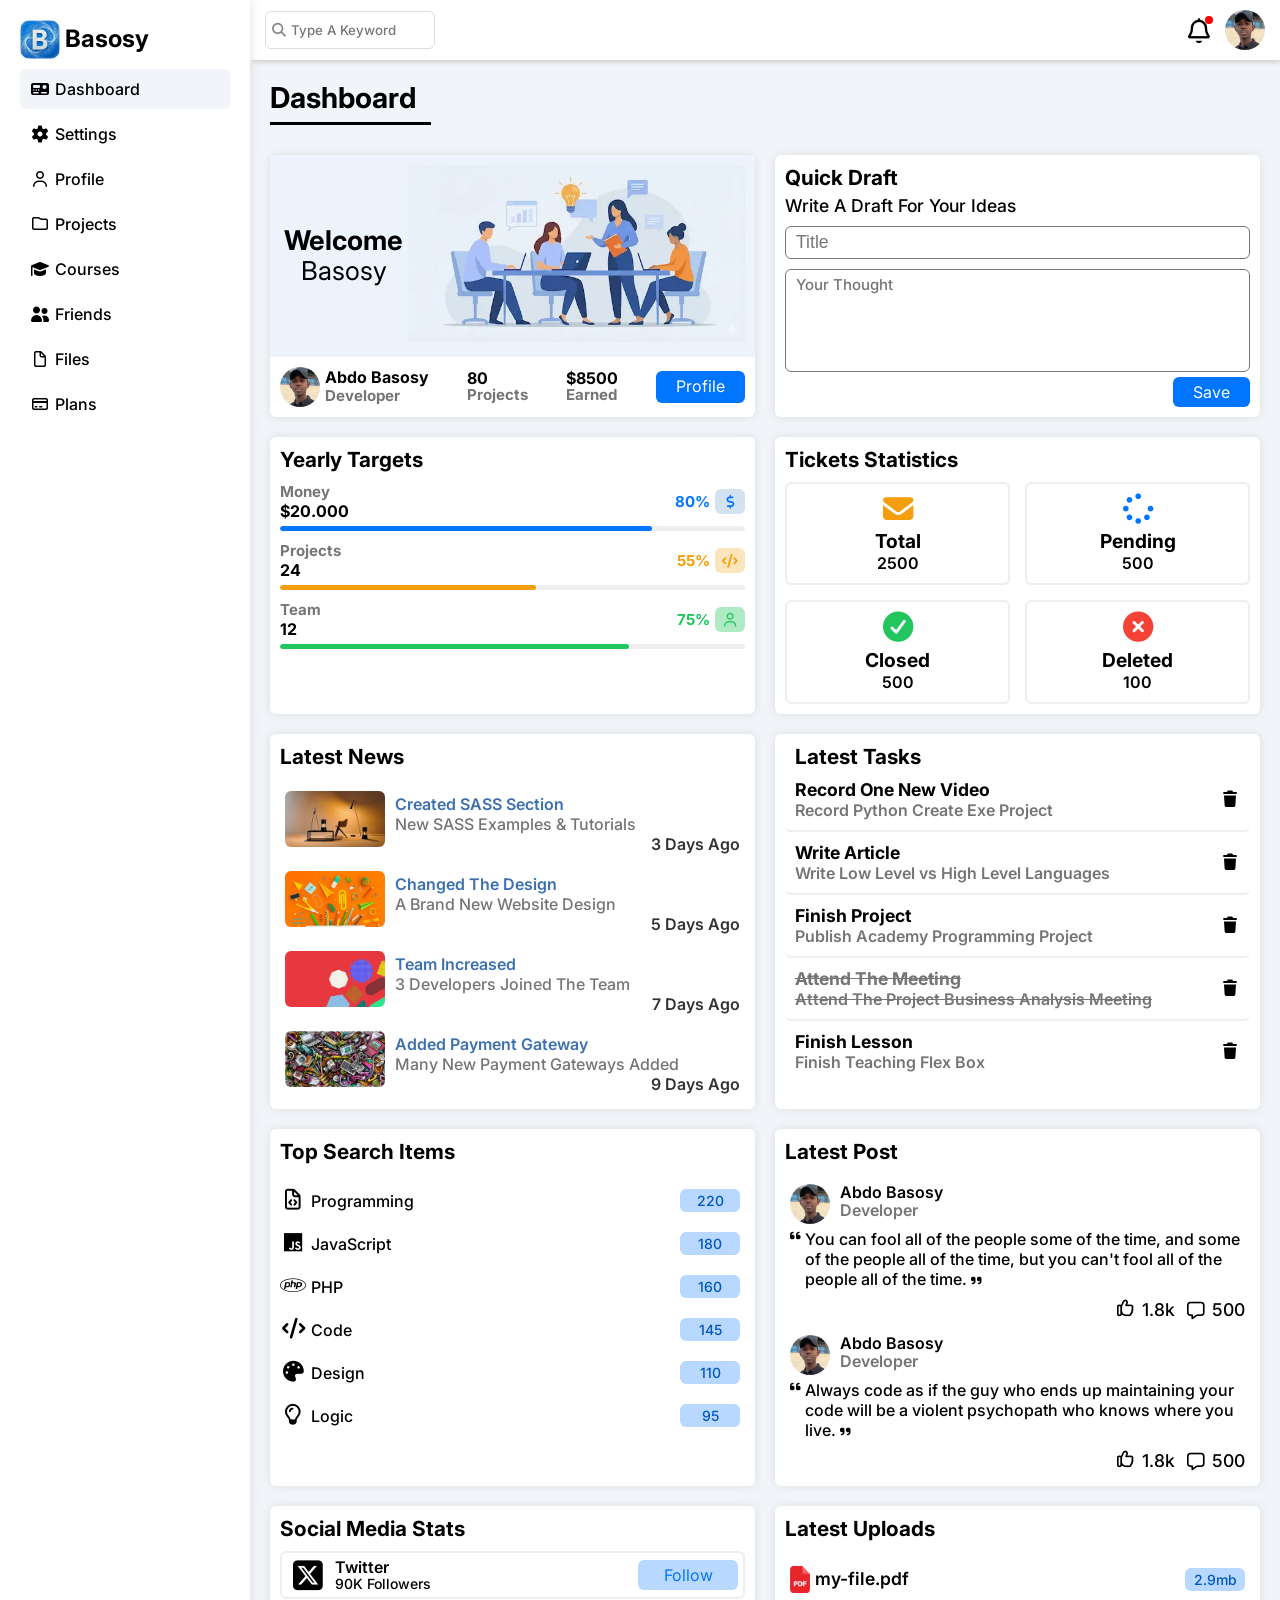
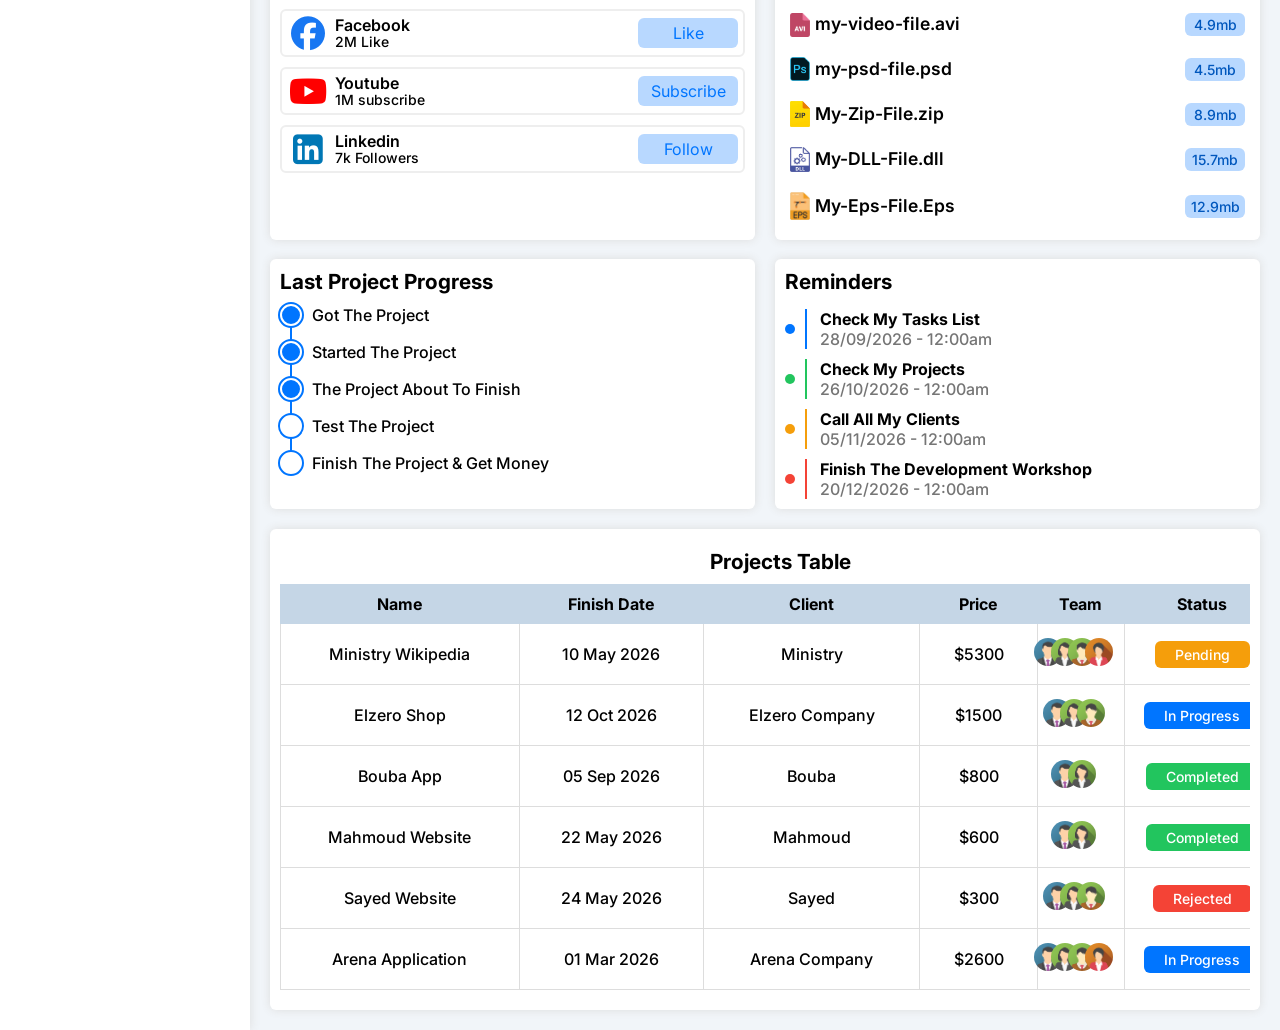
==== index.html @ b27dc068 "Upload Admin Dashboard project files Successfully uploaded the fully responsive HTML and CSS dashboa" ====
<!doctype html>
<html lang="en">
  <head>
    <meta charset="UTF-8" />
    <meta name="viewport" content="width=device-width, initial-scale=1.0" />
    <title>My Dashboard</title>
    <link rel="icon" href="imgs/logo-2.webp" type="image/webp" />
    <meta
      name="description"
      content="Welcome to Abdo Basosy's Developer Dashboard. A comprehensive admin panel to manage projects, track daily tasks, statistics, and yearly targets efficiently."
    />
    <link rel="preconnect" href="https://fonts.googleapis.com" />
    <link rel="preconnect" href="https://fonts.gstatic.com" crossorigin />
    <link
      rel="preload"
      as="style"
      href="https://fonts.googleapis.com/css2?family=Inter:wght@400;500;600;700&display=swap"
    />
    <link
      rel="stylesheet"
      href="https://fonts.googleapis.com/css2?family=Inter:wght@400;500;600;700&display=swap"
      media="print"
      onload="this.media = 'all'"
    />
    <noscript>
      <link
        rel="stylesheet"
        href="https://fonts.googleapis.com/css2?family=Inter:wght@400;500;600;700&display=swap"
      />
    </noscript>
    <link rel="preload" as="image" href="imgs/welcom-team.webp" />
    <link
      rel="stylesheet"
      href="css/all.min.css"
      media="print"
      onload="this.media = 'all'"
    />
    <noscript><link rel="stylesheet" href="css/all.min.css" /></noscript>
    <link rel="stylesheet" href="css/framework.css" />
    <link rel="stylesheet" href="css/master.min.css" />
  </head>
  <body class="d-grid">
    <aside class="sidebar bc-white p-10 p-relative">
      <div class="sidebar__logo d-flex align-center gap-5 mb-10">
        <img src="imgs/logo-2.webp" alt="" class="sidebar__logo-image rad-10" />
        <h2 class="sidebar__heading m-0">Basosy</h2>
      </div>
      <ul class="sidebar__links">
        <li>
          <a
            href="index.html"
            class="p-10 rad-6 mb-5 d-flex gap-5 align-center sidebar__link fw-500 active"
          >
            <i
              class="fa-solid fa-tachograph-digital fa-fw"
              aria-hidden="true"
            ></i>
            <span>Dashboard</span>
          </a>
        </li>
        <li>
          <a
            href="settings.html"
            class="p-10 rad-6 mb-5 d-flex gap-5 align-center sidebar__link fw-500"
          >
            <i class="fa-solid fa-gear fa-fw" aria-hidden="true"></i>
            <span>Settings</span>
          </a>
        </li>
        <li>
          <a
            href="profile.html"
            class="p-10 rad-6 mb-5 d-flex gap-5 align-center sidebar__link fw-500"
          >
            <i class="fa-regular fa-user fa-fw" aria-hidden="true"></i>
            <span>Profile</span>
          </a>
        </li>
        <li>
          <a
            href="projects.html"
            class="p-10 rad-6 mb-5 d-flex gap-5 align-center sidebar__link fw-500"
          >
            <i class="fa-regular fa-folder fa-fw" aria-hidden="true"></i>
            <span>Projects</span>
          </a>
        </li>
        <li>
          <a
            href="courses.html"
            class="p-10 rad-6 mb-5 d-flex gap-5 align-center sidebar__link fw-500"
          >
            <i class="fa-solid fa-graduation-cap fa-fw" aria-hidden="true"></i>
            <span>Courses</span>
          </a>
        </li>
        <li>
          <a
            href="friends.html"
            class="p-10 rad-6 mb-5 d-flex gap-5 align-center sidebar__link fw-500"
          >
            <i class="fa-solid fa-user-group fa-fw" aria-hidden="true"></i>
            <span>Friends</span>
          </a>
        </li>
        <li>
          <a
            href="files.html"
            class="p-10 rad-6 mb-5 d-flex gap-5 align-center sidebar__link fw-500"
          >
            <i class="fa-regular fa-file fa-fw" aria-hidden="true"></i>
            <span>Files</span>
          </a>
        </li>
        <li>
          <a
            href="plans.html"
            class="p-10 rad-6 mb-5 d-flex gap-5 align-center sidebar__link fw-500"
          >
            <i class="fa-regular fa-credit-card fa-fw" aria-hidden="true"></i>
            <span>Plans</span>
          </a>
        </li>
      </ul>
    </aside>
    <main>
      <header
        class="header bc-white p-10 d-flex justify-between align-center gap-5"
      >
        <search class="p-relative header__search">
          <form action="">
            <i
              class="fa-solid fa-magnifying-glass p-absolute header__search-icon fs-14"
            ></i>
            <label for="search" class="visually-hidden">Search Bar</label>
            <input
              type="search"
              placeholder="Type A Keyword"
              id="search"
              class="p-10 rad-6 header__search-input fw-500 m-transition w-100 f-family-i"
            />
          </form>
        </search>
        <div class="header__profile d-flex align-center gap-10">
          <i
            class="fa-regular fa-bell fa-lg p-relative header__icon"
            aria-hidden="true"
          ></i>
          <img
            src="imgs/myimage.webp"
            class="rad-half p-relative header__image"
            alt="your image"
          />
        </div>
      </header>
      <div class="page-content p-20">
        <h1 class="page-content__title p-relative m-0">Dashboard</h1>
        <div class="page-content__wrapper">
          <section class="card welcome">
            <div
              class="welcome__title p-10 d-flex justify-between align-center f-wrap-r"
            >
              <h2 class="welcome__heading lh-1 tc f-grow">
                Welcome <span class="welcome__user-name">Basosy</span>
              </h2>
              <div class="welcome__image f-grow">
                <img src="imgs/welcom-team.webp" alt="" />
              </div>
            </div>
            <div
              class="welcome__info d-flex justify-between p-10 gap-15 lh-1 align-center f-wrap"
            >
              <div class="welcome__user d-flex align-center gap-5 f-grow">
                <img
                  class="welcome__user-image rad-half"
                  src="imgs/myimage.webp"
                  alt=""
                />
                <div class="welcome__user-info">
                  <h3 class="welcome__name m-0 fs-16">Abdo Basosy</h3>
                  <span class="welcome__job f-bold fs-15 c-gray"
                    >Developer</span
                  >
                </div>
              </div>
              <div class="welcome__projects f-grow">
                <span class="welcome__projects-number f-bold">80</span>
                <p class="welcome__projects-label m-0 f-bold fs-15 c-gray">
                  Projects
                </p>
              </div>
              <div class="welcome__money f-grow">
                <span class="f-bold welcome__money-number">$8500</span>
                <p class="m-0 f-bold welcome__money-label c-gray fs-15">
                  Earned
                </p>
              </div>
              <a
                class="button welcome__button bc-primary c-white d-flex align-center rad-6 ml-a"
                href="profile.html"
                aria-label="Go To Profile Page"
                >Profile</a
              >
            </div>
          </section>
          <section class="card draft p-10 d-flex f-column">
            <div class="mb-10">
              <h2 class="card__title m-0 fs-20 mb-5">Quick Draft</h2>
              <p class="card__title-desc m-0 fs-18 fw-500">
                Write A Draft For Your Ideas
              </p>
            </div>
            <form action="" class="d-flex f-column f-grow draft__form">
              <div class="mb-10 draft__title">
                <label for="title-of-draft" class="visually-hidden"
                  >Write Your Title</label
                >
                <input
                  type="text"
                  id="title-of-draft"
                  placeholder="Title"
                  class="draft__title-input w-full p-5 rad-6 fs-18"
                />
              </div>
              <div class="draft__area mb-5 f-grow">
                <label for="text" class="visually-hidden"
                  >Write Your Thought</label
                >
                <textarea
                  id="text"
                  placeholder="Your Thought"
                  class="draft__textarea w-full rad-6 p-5 f-family-i h-full fs-18"
                ></textarea>
              </div>
              <button
                type="submit"
                class="rad-6 bc-primary c-white button draft__submit ml-a f-family-i d-block fs-16 c-poin"
              >
                Save
              </button>
            </form>
          </section>
          <section class="card yearly_targets p-10">
            <h2 class="card__title m-0 fs-20">Yearly Targets</h2>
            <div class="yearly_targets__target mt-10">
              <div class="d-flex justify-between align-center">
                <div class="stats">
                  <h3 class="stats__title m-0 c-gray fs-15" id="money-label">
                    Money
                  </h3>
                  <p class="stats__number m-0 f-bold">$20.000</p>
                </div>
                <div
                  class="yearly_targets__Percentage first d-iflex align-center gap-5"
                >
                  <span class="c-primary f-bold fs-15" aria-hidden="true"
                    >80%</span
                  >
                  <i
                    class="yearly_targets__Percentage-icon fa-solid fa-dollar-sign c-primary rad-6 d-iflex align-center justify-center fs-14"
                    aria-hidden="true"
                  ></i>
                </div>
              </div>
              <progress
                value="80"
                max="100"
                class="yearly_targets__progg yearly_targets__progg--primary bc-eee rad-6 mt-5 d-block w-full"
                aria-labelledby="money-label"
              ></progress>
            </div>
            <div class="yearly_targets__target mt-10">
              <div class="d-flex justify-between align-center">
                <div class="stats">
                  <h3 class="stats__title m-0 c-gray fs-15" id="projects-label">
                    Projects
                  </h3>
                  <p class="stats__number m-0 f-bold">24</p>
                </div>
                <div
                  class="yearly_targets__Percentage second d-iflex align-center gap-5"
                >
                  <span class="c-warning f-bold fs-15" aria-hidden="true"
                    >55%</span
                  >
                  <i
                    class="yearly_targets__Percentage-icon fa-solid fa-code c-warning rad-6 d-iflex align-center justify-center fs-14"
                    aria-hidden="true"
                  ></i>
                </div>
              </div>
              <progress
                value="55"
                max="100"
                class="yearly_targets__progg yearly_targets__progg--warning bc-eee rad-6 mt-5 d-block w-full"
                aria-labelledby="projects-label"
              ></progress>
            </div>
            <div class="yearly_targets__target mt-10">
              <div class="d-flex justify-between align-center">
                <div class="stats">
                  <h3 class="stats__title m-0 c-gray fs-15" id="team-label">
                    Team
                  </h3>
                  <p class="stats__number m-0 f-bold">12</p>
                </div>
                <div
                  class="yearly_targets__Percentage third d-iflex align-center gap-5"
                >
                  <span class="c-success f-bold fs-15" aria-hidden="true"
                    >75%</span
                  >
                  <i
                    class="yearly_targets__Percentage-icon fa-regular fa-user c-success rad-6 d-iflex align-center justify-center fs-14"
                    aria-hidden="true"
                  ></i>
                </div>
              </div>
              <progress
                value="75"
                max="100"
                class="yearly_targets__progg yearly_targets__progg--success bc-eee rad-6 mt-5 d-block w-full"
                aria-labelledby="team-label"
              ></progress>
            </div>
          </section>
          <section class="card tickets-stats p-10">
            <h2 class="card__title m-0 fs-20">Tickets Statistics</h2>
            <div
              class="tickets-stats__boxes d-flex justify-between f-wrap gap-15 mt-10"
            >
              <div class="tickets-stats__box rad-6 p-10 tc f-grow">
                <i
                  class="fa-solid fa-envelope tickets-stats__icon c-warning mb-5 fs-30"
                  aria-hidden="true"
                ></i>
                <span class="tickets-stats__label d-block f-bold fs-19"
                  >Total</span
                >
                <span class="tickets-stats__number d-block fw-600">2500</span>
              </div>
              <div class="tickets-stats__box rad-6 p-10 tc f-grow">
                <i
                  class="fa-solid fa-spinner tickets-stats__icon c-primary mb-5 fs-30"
                  aria-hidden="true"
                ></i>
                <span class="tickets-stats__label d-block f-bold fs-19"
                  >Pending</span
                >
                <span class="tickets-stats__number d-block fw-600">500</span>
              </div>
              <div class="tickets-stats__box rad-6 p-10 tc f-grow">
                <i
                  class="fa-solid fa-circle-check tickets-stats__icon c-success mb-5 fs-30"
                  aria-hidden="true"
                ></i>
                <span class="tickets-stats__label d-block f-bold fs-19"
                  >Closed</span
                >
                <span class="tickets-stats__number d-block fw-600">500</span>
              </div>
              <div class="tickets-stats__box rad-6 p-10 tc f-grow">
                <i
                  class="fa-solid fa-circle-xmark tickets-stats__icon c-danger mb-5 fs-30"
                  aria-hidden="true"
                ></i>
                <span class="tickets-stats__label d-block f-bold fs-19"
                  >Deleted</span
                >
                <span class="tickets-stats__number d-block fw-600">100</span>
              </div>
            </div>
          </section>
          <section class="card news p-10">
            <h2 class="card__title m-0 mb-10 fs-20">Latest News</h2>
            <div class="news__wrapper d-flex gap-10 align-center rad-6 p-5">
              <img
                src="imgs/news-01.webp"
                alt=""
                class="news__image w-100 rad-6"
              />
              <div class="news__content f-grow w-full">
                <p class="news__title m-0 fw-600">Created SASS Section</p>
                <p class="news__desc m-0 fw-500 c-gray">
                  New SASS Examples & Tutorials
                </p>
                <span class="news__date fw-600 d-block text-end"
                  >3 Days Ago</span
                >
              </div>
            </div>
            <div class="news__wrapper d-flex gap-10 align-center rad-6 p-5">
              <img
                src="imgs/news-02.webp"
                alt=""
                class="news__image w-100 rad-6"
              />
              <div class="news__content f-grow w-full">
                <p class="news__title m-0 fw-600">Changed The Design</p>
                <p class="news__desc m-0 fw-500 c-gray">
                  A Brand New Website Design
                </p>
                <span class="news__date fw-600 c-gray d-block text-end"
                  >5 Days Ago</span
                >
              </div>
            </div>
            <div class="news__wrapper d-flex gap-10 align-center rad-6 p-5">
              <img
                src="imgs/news-03.webp"
                alt=""
                class="news__image w-100 rad-6"
              />
              <div class="news__content f-grow w-full">
                <p class="news__title m-0 fw-600">Team Increased</p>
                <p class="news__desc m-0 fw-500 c-gray">
                  3 Developers Joined The Team
                </p>
                <span class="news__date fw-600 c-gray d-block text-end"
                  >7 Days Ago</span
                >
              </div>
            </div>
            <div class="news__wrapper d-flex gap-10 align-center rad-6 p-5">
              <img
                src="imgs/news-04.webp"
                alt=""
                class="news__image w-100 rad-6"
              />
              <div class="news__content f-grow w-full">
                <p class="news__title m-0 fw-600">Added Payment Gateway</p>
                <p class="news__desc m-0 fw-500 c-gray">
                  Many New Payment Gateways Added
                </p>
                <span class="news__date fw-600 c-gray d-block text-end"
                  >9 Days Ago</span
                >
              </div>
            </div>
          </section>
          <section class="card tasks p-10">
            <h2 class="card__title tasks__heading m-0 fs-20">Latest Tasks</h2>
            <ul>
              <li
                class="tasks__row d-flex justify-between align-center p-10 gap-10 rad-6"
              >
                <div class="tasks__info">
                  <h3 class="tasks__title m-0 fs-18">Record One New Video</h3>
                  <p class="tasks__desc m-0 fw-600 c-gray">
                    Record Python Create Exe Project
                  </p>
                </div>
                <button
                  class="but-reset tasks__icon m-transition c-poin fs-16"
                  aria-label="Delete task: Record One New Video"
                >
                  <i class="fa-solid fa-trash" aria-hidden="true"></i>
                </button>
              </li>
              <li
                class="tasks__row d-flex justify-between align-center p-10 gap-10 rad-6"
              >
                <div class="tasks__info">
                  <h3 class="tasks__title m-0 fs-18">Write Article</h3>
                  <p class="tasks__desc m-0 fw-600 c-gray">
                    Write Low Level vs High Level Languages
                  </p>
                </div>
                <button
                  class="but-reset tasks__icon m-transition c-poin fs-16"
                  aria-label="Delete task: Write Article"
                >
                  <i class="fa-solid fa-trash" aria-hidden="true"></i>
                </button>
              </li>
              <li
                class="tasks__row d-flex justify-between align-center p-10 gap-10 rad-6"
              >
                <div class="tasks__info">
                  <h3 class="tasks__title m-0 fs-18">Finish Project</h3>
                  <p class="tasks__desc m-0 fw-600 c-gray">
                    Publish Academy Programming Project
                  </p>
                </div>
                <button
                  class="but-reset tasks__icon m-transition c-poin fs-16"
                  aria-label="Delete task: Finish Project"
                >
                  <i class="fa-solid fa-trash" aria-hidden="true"></i>
                </button>
              </li>
              <li
                class="tasks__row d-flex justify-between align-center p-10 gap-10 c-gray rad-6"
              >
                <div class="tasks__info text-strike">
                  <h3 class="tasks__title m-0 fs-18">Attend The Meeting</h3>
                  <p class="tasks__desc m-0 fw-600 c-gray">
                    Attend The Project Business Analysis Meeting
                  </p>
                </div>
                <button
                  class="but-reset tasks__icon m-transition c-poin fs-16"
                  aria-label="Delete task: Attend The Meeting"
                >
                  <i class="fa-solid fa-trash" aria-hidden="true"></i>
                </button>
              </li>
              <li
                class="tasks__row d-flex justify-between align-center p-10 gap-10 rad-6"
              >
                <div class="tasks__info">
                  <h3 class="tasks__title m-0 fs-18">Finish Lesson</h3>
                  <p class="tasks__desc m-0 fw-600 c-gray">
                    Finish Teaching Flex Box
                  </p>
                </div>
                <button
                  class="but-reset tasks__icon m-transition c-poin fs-16"
                  aria-label="Delete task: Finish Lesson"
                >
                  <i class="fa-solid fa-trash" aria-hidden="true"></i>
                </button>
              </li>
            </ul>
          </section>
          <section class="card top-search p-10">
            <h2 class="card__title m-0 fs-20">Top Search Items</h2>
            <ul class="top-search__items mt-15">
              <li
                class="top-search__item d-flex justify-between gap-10 fw-500 m-transition rad-6"
              >
                <div class="top-search__keyword d-flex align-center gap-5">
                  <i
                    class="fa-regular fa-file-code fs-20"
                    aria-hidden="true"
                  ></i>
                  Programming
                </div>
                <span class="top-search__counter rad-6 fs-14 tc">220</span>
              </li>
              <li
                class="top-search__item d-flex justify-between gap-10 fw-500 m-transition rad-6"
              >
                <div class="top-search__keyword d-flex align-center gap-5">
                  <i class="fa-brands fa-js fs-20" aria-hidden="true"></i>
                  JavaScript
                </div>
                <span class="top-search__counter rad-6 fs-14 tc">180</span>
              </li>
              <li
                class="top-search__item d-flex justify-between gap-10 fw-500 m-transition rad-6"
              >
                <div class="top-search__keyword d-flex align-center gap-5">
                  <i class="fa-brands fa-php fs-20" aria-hidden="true"></i>
                  PHP
                </div>
                <span class="top-search__counter rad-6 fs-14 tc">160</span>
              </li>
              <li
                class="top-search__item d-flex justify-between gap-10 fw-500 m-transition rad-6"
              >
                <div class="top-search__keyword d-flex align-center gap-5">
                  <i class="fa-solid fa-code fs-20" aria-hidden="true"></i>
                  Code
                </div>
                <span class="top-search__counter rad-6 fs-14 tc">145</span>
              </li>
              <li
                class="top-search__item d-flex justify-between gap-10 fw-500 m-transition rad-6"
              >
                <div class="top-search__keyword d-flex align-center gap-5">
                  <i class="fa-solid fa-palette fs-20" aria-hidden="true"></i>
                  Design
                </div>
                <span class="top-search__counter rad-6 fs-14 tc">110</span>
              </li>
              <li
                class="top-search__item d-flex justify-between gap-10 fw-500 m-transition rad-6"
              >
                <div class="top-search__keyword d-flex align-center gap-5">
                  <i
                    class="fa-regular fa-lightbulb fs-20"
                    aria-hidden="true"
                  ></i>
                  Logic
                </div>
                <span class="top-search__counter rad-6 fs-14 tc">95</span>
              </li>
            </ul>
          </section>
          <section class="card post p-10">
            <h2 class="card__title m-0 fs-20">Latest Post</h2>
            <div class="post__box p-5 rad-6">
              <div class="post__author mt-15 d-flex gap-10 f-wrap">
                <img
                  src="imgs/myimage.webp"
                  alt=""
                  class="post__author-avatar rad-half"
                />
                <div class="post__author-info lh-1">
                  <p class="post__author-name m-0 fw-600">Abdo Basosy</p>
                  <span class="post__author-job fw-600 c-gray">Developer</span>
                </div>
              </div>
              <q class="post__text fw-500 d-block mt-5 p-relative">
                You can fool all of the people some of the time, and some of the
                people all of the time, but you can't fool all of the people all
                of the time.
              </q>
              <div class="post__stats d-flex gap-10 mt-10 justify-end">
                <div class="post__like d-flex gap-5 align-center fw-500 fs-18">
                  <button
                    class="but-reset fs-18 post__like-icon c-poin"
                    aria-label="Like This post"
                  >
                    <i class="fa-regular fa-thumbs-up" aria-hidden="true"></i>
                  </button>
                  <span class="post__like-number">1.8k</span>
                  <span class="visually-hidden">like</span>
                </div>
                <div
                  class="post__comment d-flex gap-5 align-center fw-500 fs-18"
                >
                  <i
                    class="fa-regular fa-message post__comment-icon"
                    aria-hidden="true"
                  ></i>
                  <span class="visually-hidden">comment</span>
                  <span class="post__comment-number">500</span>
                </div>
              </div>
            </div>
            <div class="post__box p-5 rad-6">
              <div class="post__author d-flex gap-10 f-wrap">
                <img
                  src="imgs/myimage.webp"
                  alt=""
                  class="post__author-avatar rad-half"
                />
                <div class="post__author-info lh-1">
                  <p class="post__author-name m-0 fw-600">Abdo Basosy</p>
                  <span class="post__author-job fw-600 c-gray">Developer</span>
                </div>
              </div>
              <q class="post__text fw-500 d-block mt-5 p-relative">
                Always code as if the guy who ends up maintaining your code will
                be a violent psychopath who knows where you live.
              </q>
              <div class="post__stats d-flex gap-10 mt-10 justify-end">
                <div class="post__like d-flex gap-5 align-center fw-500 fs-18">
                  <button
                    class="but-reset fs-18 post__like-icon c-poin"
                    aria-label="Like This post"
                  >
                    <i class="fa-regular fa-thumbs-up" aria-hidden="true"></i>
                  </button>
                  <span class="post__like-number">1.8k</span>
                  <span class="visually-hidden">like</span>
                </div>
                <div
                  class="post__comment d-flex gap-5 align-center fw-500 fs-18"
                >
                  <i
                    class="fa-regular fa-message post__comment-icon"
                    aria-hidden="true"
                  ></i>
                  <span class="visually-hidden">comment</span>
                  <span class="post__comment-number">500</span>
                </div>
              </div>
            </div>
          </section>
          <section class="card p-10 social-media">
            <h2 class="card__title m-0 mb-10 fs-20">Social Media Stats</h2>
            <div
              class="social-media__box social-media__box--twitter d-flex justify-center gap-5 align-center rad-6 p-5 mb-10 m-transition p-relative"
            >
              <i
                class="fa-brands fa-square-x-twitter social-media__icon"
                aria-hidden="true"
              ></i>
              <div class="social-media__stats f-grow lh-1">
                <div class="social-media__title fw-600">Twitter</div>
                <div class="social-media__desc fw-500 fs-14">90K Followers</div>
              </div>
              <a
                href="https://x.com/home"
                target="_blank"
                aria-label="Go To Twitter"
                class="social-media__button c-primary rad-6 m-transition tc"
                >Follow</a
              >
            </div>
            <div
              class="social-media__box social-media__box--facebook d-flex justify-between gap-5 align-center rad-6 p-5 mb-10 m-transition p-relative"
            >
              <i
                class="fa-brands fa-facebook social-media__icon social-media__icon--facebook"
                aria-hidden="true"
              ></i>
              <div class="social-media__stats f-grow lh-1">
                <div class="social-media__title fw-600">Facebook</div>
                <div class="social-media__desc fw-500 fs-14">2M Like</div>
              </div>
              <a
                href="https://www.facebook.com/"
                target="_blank"
                aria-label="Go To Facebook"
                class="social-media__button c-primary rad-6 m-transition tc"
                >Like</a
              >
            </div>
            <div
              class="social-media__box social-media__box--youtube d-flex justify-between gap-5 align-center rad-6 p-5 mb-10 m-transition p-relative"
            >
              <i
                class="fa-brands fa-youtube social-media__icon social-media__icon--youtube"
                aria-hidden="true"
              ></i>
              <div class="social-media__stats f-grow lh-1">
                <div class="social-media__title fw-600">Youtube</div>
                <div class="social-media__desc fw-500 fs-14">1M subscribe</div>
              </div>
              <a
                href="https://www.youtube.com/"
                target="_blank"
                aria-label="Go To Youtube"
                class="social-media__button c-primary rad-6 m-transition tc"
                >Subscribe</a
              >
            </div>
            <div
              class="social-media__box social-media__box--linkedin d-flex justify-between gap-5 align-center rad-6 p-5 mb-10 m-transition p-relative"
            >
              <i
                class="fa-brands fa-square-linkedin social-media__icon social-media__icon--linkedin"
                aria-hidden="true"
              ></i>
              <div class="social-media__stats f-grow lh-1">
                <div class="social-media__title fw-600">Linkedin</div>
                <div class="social-media__desc fw-500 fs-14">7k Followers</div>
              </div>
              <a
                href="https://www.linkedin.com/"
                target="_blank"
                aria-label="Go To Linkedin"
                class="social-media__button c-primary rad-6 m-transition tc"
                >Follow</a
              >
            </div>
          </section>
          <section class="card p-10 uploads">
            <h2 class="card__title m-0 fs-20">Latest Uploads</h2>
            <ul class="uploads__list mt-15">
              <li class="uploads__file rad-6 d-flex gap-5 align-center">
                <img
                  src="imgs/pdf-icon.webp"
                  alt="pdf-icon"
                  class="uploads__file-icon"
                  aria-hidden="true"
                  loading="lazy"
                />
                <div class="uploads__file-desc d-flex justify-between f-grow">
                  <div class="uploads__file-name fw-600 fs-18">my-file.pdf</div>
                  <span class="uploads__file-size fw-500 tc fs-14 rad-6"
                    >2.9mb</span
                  >
                </div>
              </li>
              <li class="uploads__file rad-6 d-flex gap-5 align-center">
                <img
                  src="imgs/avi-icon.webp"
                  alt="avi-icon"
                  class="uploads__file-icon"
                  aria-hidden="true"
                  loading="lazy"
                />
                <div class="uploads__file-desc d-flex justify-between f-grow">
                  <div class="uploads__file-name fw-600 fs-18">
                    my-video-file.avi
                  </div>
                  <span class="uploads__file-size fw-500 tc fs-14 rad-6"
                    >4.9mb</span
                  >
                </div>
              </li>
              <li class="uploads__file rad-6 d-flex gap-5 align-center">
                <img
                  src="imgs/psd-icon.webp"
                  alt="psd-icon"
                  class="uploads__file-icon"
                  aria-hidden="true"
                  loading="lazy"
                />
                <div class="uploads__file-desc d-flex justify-between f-grow">
                  <div class="uploads__file-name fw-600 fs-18">
                    my-psd-file.psd
                  </div>
                  <span class="uploads__file-size fw-500 tc fs-14 rad-6"
                    >4.5mb</span
                  >
                </div>
              </li>
              <li class="uploads__file rad-6 d-flex gap-5 align-center">
                <img
                  src="imgs/zip-icon.webp"
                  alt="zip-icon"
                  class="uploads__file-icon"
                  aria-hidden="true"
                  loading="lazy"
                />
                <div class="uploads__file-desc d-flex justify-between f-grow">
                  <div class="uploads__file-name fw-600 fs-18">
                    My-Zip-File.zip
                  </div>
                  <span class="uploads__file-size fw-500 tc fs-14 rad-6"
                    >8.9mb</span
                  >
                </div>
              </li>
              <li class="uploads__file rad-6 d-flex gap-5 align-center">
                <img
                  src="imgs/dll-icon.webp"
                  alt="dll-icon"
                  class="uploads__file-icon"
                  aria-hidden="true"
                  loading="lazy"
                />
                <div class="uploads__file-desc d-flex justify-between f-grow">
                  <div class="uploads__file-name fw-600 fs-18">
                    My-DLL-File.dll
                  </div>
                  <span class="uploads__file-size fw-500 tc fs-14 rad-6"
                    >15.7mb</span
                  >
                </div>
              </li>
              <li class="uploads__file rad-6 d-flex gap-5 align-center">
                <img
                  src="imgs/eps-icon.webp"
                  class="uploads__file-icon"
                  alt="eps-icon"
                  aria-hidden="true"
                  loading="lazy"
                />
                <div class="uploads__file-desc d-flex justify-between f-grow">
                  <div class="uploads__file-name fw-600 fs-18">
                    My-Eps-File.Eps
                  </div>
                  <span class="uploads__file-size fw-500 tc fs-14 rad-6"
                    >12.9mb</span
                  >
                </div>
              </li>
            </ul>
          </section>
          <section class="card p-10 project-progress">
            <h2 class="card__title m-0 fs-20">Last Project Progress</h2>
            <ul class="project-progress__steps p-relative mt-10">
              <li
                class="project-progress__step done fw-500 d-flex gap-10 align-center"
              >
                Got The Project
              </li>
              <li
                class="project-progress__step done fw-500 d-flex gap-10 align-center"
              >
                Started The Project
              </li>
              <li
                class="project-progress__step done fw-500 d-flex gap-10 align-center"
              >
                The Project About To Finish
              </li>
              <li
                class="project-progress__step pending fw-500 d-flex gap-10 align-center"
              >
                Test The Project
              </li>
              <li
                class="project-progress__step fw-500 d-flex gap-10 align-center"
              >
                Finish The Project & Get Money
              </li>
            </ul>
          </section>
          <section class="card p-10 reminders">
            <h2 class="card__title m-0 fs-20">Reminders</h2>
            <ul class="reminders_list mt-15">
              <li class="reminders__task rad-6 mb-10 p-relative">
                <p class="reminders__task-title m-0 f-bold">
                  Check My Tasks List
                </p>
                <p class="reminders__task-date m-0 c-gray fw-500">
                  28/09/2026 - 12:00am
                </p>
              </li>
              <li class="reminders__task rad-6 mb-10 p-relative">
                <p class="reminders__task-title m-0 f-bold">
                  Check My Projects
                </p>
                <p class="reminders__task-date m-0 c-gray fw-500">
                  26/10/2026 - 12:00am
                </p>
              </li>
              <li class="reminders__task rad-6 mb-10 p-relative">
                <p class="reminders__task-title m-0 f-bold">
                  Call All My Clients
                </p>
                <p class="reminders__task-date m-0 c-gray fw-500">
                  05/11/2026 - 12:00am
                </p>
              </li>
              <li class="reminders__task rad-6 p-relative">
                <p class="reminders__task-title m-0 f-bold">
                  Finish The Development Workshop
                </p>
                <p class="reminders__task-date m-0 c-gray fw-500">
                  20/12/2026 - 12:00am
                </p>
              </li>
            </ul>
          </section>
        </div>
        <section class="project-table mt-20 card">
          <div class="project-table__responsive-table">
            <table class="project-table__table w-full fw-500">
              <caption class="project-table__caption f-bold fs-20 mb-10">
                Projects Table
              </caption>
              <thead class="project__thead rad-6">
                <tr>
                  <th class="project__th p-10">Name</th>
                  <th class="project__th p-10">Finish Date</th>
                  <th class="project__th p-10">Client</th>
                  <th class="project__th p-10">Price</th>
                  <th class="project__th p-10">Team</th>
                  <th class="project__th p-10">Status</th>
                </tr>
              </thead>
              <tbody class="project-table__tbody">
                <tr class="project-table__tbody-tr">
                  <td class="project__td p-20 tc">Ministry Wikipedia</td>
                  <td class="project__td p-20 tc">10 May 2026</td>
                  <td class="project__td p-20 tc">Ministry</td>
                  <td class="project__td p-20 tc">$5300</td>
                  <td class="project-table__image-holder tc">
                    <img
                      src="imgs/team-01.png"
                      alt=""
                      class="project-table__tbody-img"
                      loading="lazy"
                    />
                    <img
                      src="imgs/team-02.png"
                      alt=""
                      class="project-table__tbody-img"
                      loading="lazy"
                    />
                    <img
                      src="imgs/team-03.png"
                      alt=""
                      class="project-table__tbody-img"
                      loading="lazy"
                    />
                    <img
                      src="imgs/team-04.png"
                      alt=""
                      class="project-table__tbody-img"
                      loading="lazy"
                    />
                  </td>
                  <td class="project__td">
                    <div
                      class="project-table__stat button bc-warning rad-6 c-white"
                    >
                      Pending
                    </div>
                  </td>
                </tr>
                <tr class="project-table__tbody-tr">
                  <td class="project__td p-20 tc">Elzero Shop</td>
                  <td class="project__td p-20 tc">12 Oct 2026</td>
                  <td class="project__td p-20 tc">Elzero Company</td>
                  <td class="project__td p-20 tc">$1500</td>
                  <td class="project-table__image-holder tc">
                    <img
                      src="imgs/team-01.png"
                      alt=""
                      class="project-table__tbody-img"
                      loading="lazy"
                    />
                    <img
                      src="imgs/team-02.png"
                      alt=""
                      class="project-table__tbody-img"
                      loading="lazy"
                    />
                    <img
                      src="imgs/team-03.png"
                      alt=""
                      class="project-table__tbody-img"
                      loading="lazy"
                    />
                  </td>
                  <td class="project__td">
                    <div
                      class="project-table__stat button bc-primary rad-6 c-white"
                    >
                      In Progress
                    </div>
                  </td>
                </tr>
                <tr class="project-table__tbody-tr">
                  <td class="project__td p-20 tc">Bouba App</td>
                  <td class="project__td p-20 tc">05 Sep 2026</td>
                  <td class="project__td p-20 tc">Bouba</td>
                  <td class="project__td p-20 tc">$800</td>
                  <td class="project-table__image-holder tc">
                    <img
                      src="imgs/team-01.png"
                      alt=""
                      class="project-table__tbody-img"
                      loading="lazy"
                    />
                    <img
                      src="imgs/team-02.png"
                      alt=""
                      class="project-table__tbody-img"
                      loading="lazy"
                    />
                  </td>
                  <td class="project__td">
                    <div
                      class="project-table__stat button bc-success rad-6 c-white"
                    >
                      Completed
                    </div>
                  </td>
                </tr>
                <tr class="project-table__tbody-tr">
                  <td class="project__td p-20 tc">Mahmoud Website</td>
                  <td class="project__td p-20 tc">22 May 2026</td>
                  <td class="project__td p-20 tc">Mahmoud</td>
                  <td class="project__td p-20 tc">$600</td>
                  <td class="project-table__image-holder tc">
                    <img
                      src="imgs/team-01.png"
                      alt=""
                      class="project-table__tbody-img"
                      loading="lazy"
                    />
                    <img
                      src="imgs/team-02.png"
                      alt=""
                      class="project-table__tbody-img"
                      loading="lazy"
                    />
                  </td>
                  <td class="project__td">
                    <div
                      class="project-table__stat button bc-success rad-6 c-white"
                    >
                      Completed
                    </div>
                  </td>
                </tr>
                <tr class="project-table__tbody-tr">
                  <td class="project__td p-20 tc">Sayed Website</td>
                  <td class="project__td p-20 tc">24 May 2026</td>
                  <td class="project__td p-20 tc">Sayed</td>
                  <td class="project__td p-20 tc">$300</td>
                  <td class="project-table__image-holder tc">
                    <img
                      src="imgs/team-01.png"
                      alt=""
                      class="project-table__tbody-img"
                      loading="lazy"
                    />
                    <img
                      src="imgs/team-02.png"
                      alt=""
                      class="project-table__tbody-img"
                      loading="lazy"
                    />
                    <img
                      src="imgs/team-03.png"
                      alt=""
                      class="project-table__tbody-img"
                      loading="lazy"
                    />
                  </td>
                  <td class="project__td">
                    <div
                      class="project-table__stat button bc-danger rad-6 c-white"
                    >
                      Rejected
                    </div>
                  </td>
                </tr>
                <tr class="project-table__tbody-tr">
                  <td class="project__td p-20 tc">Arena Application</td>
                  <td class="project__td p-20 tc">01 Mar 2026</td>
                  <td class="project__td p-20 tc">Arena Company</td>
                  <td class="project__td p-20 tc">$2600</td>
                  <td class="project-table__image-holder tc">
                    <img
                      src="imgs/team-01.png"
                      alt=""
                      class="project-table__tbody-img"
                      loading="lazy"
                    />
                    <img
                      src="imgs/team-02.png"
                      alt=""
                      class="project-table__tbody-img"
                      loading="lazy"
                    />
                    <img
                      src="imgs/team-03.png"
                      alt=""
                      class="project-table__tbody-img"
                      loading="lazy"
                    />
                    <img
                      src="imgs/team-04.png"
                      alt=""
                      class="project-table__tbody-img"
                      loading="lazy"
                    />
                  </td>
                  <td class="project__td">
                    <div
                      class="project-table__stat button bc-primary rad-6 c-white"
                    >
                      In Progress
                    </div>
                  </td>
                </tr>
              </tbody>
            </table>
          </div>
        </section>
      </div>
    </main>
  </body>
</html>
---- css/framework.css ----
/* ====================  Start Main Colors ========================= */
/* Backgrounds */
.bc-primary { background-color: var(--primary-color); }
.bc-primary-a { background-color: var(--primary-alt); }
.bc-warning { background-color: var(--warning-color); }
.bc-success { background-color: var(--success-color); }
.bc-danger { background-color: var(--danger-color); }
.bc-grey { background-color: var(--grey-color); }
.bc-white { background-color: white; }
.bc-eee { background-color: #eee; }
/* Text Colors */
.c-primary { color: var(--primary-color); }
.c-primary-a { color: var(--primary-alt); }
.c-warning { color: var(--warning-color); }
.c-success { color: var(--success-color); }
.c-danger { color: var(--danger-color); }
.c-gray { color: var(--grey-color); }
.c-white { color: white; }

/* =========== Start Typography & Fonts ============= */
/* Font Size */
.fs-14 { font-size: 14px; }
.fs-15 { font-size: 0.94rem; }
.fs-16 { font-size: 1rem; }
.fs-18 { font-size: 1.1rem; }
.fs-19 { font-size: 1.2rem; }
.fs-20 { font-size: 1.3rem; }
.fs-30 { font-size: 1.9rem; }
/* Font Weight & Family */
.fw-500 { font-weight: 500; }
.fw-600 { font-weight: 600; }
.f-bold { font-weight: bold; }
.f-family-i { font-family: inherit; }
/* Text Alignment & Styles */
.ts { text-align: start; }
.tc { text-align: center; }
.text-end { text-align: end; }
.text-strike { text-decoration: line-through; }
/* Line Height & Spacing */
.lh-n { line-height: normal; }
.lh-1 { line-height: 1.1; }
.lh-2 { line-height: 1.2; }
.let-space-1 { letter-spacing: -1px; }
/* ============  Start Layout & Display (Flexbox) ============= */
/* Display */
.d-block { display: block; }
.d-flex { display: flex; }
.d-iflex { display: inline-flex; }
/* Flex Direction & Wrap */
.f-column { flex-direction: column; }
.f-wrap { flex-wrap: wrap; }
.f-wrap-r { flex-wrap: wrap-reverse; }
.f-grow { flex-grow: 1; }
/* Alignment */
.align-start { align-items: flex-start; }
.align-center { align-items: center; }
.align-s-start { align-self: flex-start; }
.align-s-end { align-self: flex-end; }
/* Justify Content */
.justify-center { justify-content: center; }
.justify-between { justify-content: space-between; }
.justify-end { justify-content: flex-end; }
/* Gaps */
.gap-5 { gap: 5px; }
.gap-10 { gap: 10px; }
.gap-15 { gap: 15px; }
/* ============== Start Dimensions (Width & Height) ================== */
.w-100 { width: 100px; }
.w-full { width: 100%; }
.mw-full { max-width: 100%; }
.h-full { height: 100%; }
/* ============ Start Positioning & Visibility ================== */
.p-relative { position: relative; }
.p-absolute { position: absolute; }
.ov-h { overflow: hidden; }
/* Screen Reader Only */
.visually-hidden {
  position: absolute;
  width: 1px;
  height: 1px;
  padding: 0;
  margin: -1px;
  overflow: hidden;
  clip: rect(0, 0, 0, 0);
  clip-path: inset(50%);
  white-space: nowrap;
  border: 0;
}
/* ========== Start Spacing (Padding & Margin) ============== */
/* Padding General */
.p-5 { padding: 5px; }
.p-10 { padding: 10px; }
.p-15 { padding: 15px; }
.p-20 { padding: 20px; }
.p-block-10 { padding-block: 10px; }
.p-inline-10 { padding-inline: 10px; }
/* Padding Top */
.pt-5 { padding-top: 5px; }
.pt-10 { padding-top: 10px; }
.pt-15 { padding-top: 15px; }
/* Padding Bottom */
.pb-0 { padding-bottom: 0px; }
.pb-5 { padding-bottom: 5px; }
.pb-10 { padding-bottom: 10px; }
.pb-20 { padding-bottom: 20px; }
/* Margin General */
.m-0 { margin: 0px; }
.m-10 { margin: 10px; }
.m-20 { margin: 20px; }
.m-a { margin: auto; }
/* Margin Top */
.mt-0 { margin-top: 0px; }
.mt-5 { margin-top: 5px; }
.mt-10 { margin-top: 10px; }
.mt-15 { margin-top: 15px; }
.mt-20 { margin-top: 20px; }
/* Margin Right & Left */
.mr-5 { margin-right: 5px; }
.mb-5 { margin-bottom: 5px; }
.mb-10 { margin-bottom: 10px; }
.mb-20 { margin-bottom: 20px; }
.ml-a { margin-left: auto; }
/* ========= Start Borders & Radius =========== */
.rad-6 { border-radius: 6px; }
.rad-10 { border-radius: 10px; }
.rad-half { border-radius: 50%; }
/* ===== Start Effects & Utilities======== */
.shadow-d { box-shadow: 0 0 10px 0 #ddd; }
.m-transition { transition: var(--main-transition); }
.c-poin { cursor: pointer; }
/* ===== Start Components (Buttons & Resets) ====== */
.button {
  padding: 5px 20px;
  width: fit-content;
}
.button-s {
  padding: 5px 10px;
  width: fit-content;
}
.but-reset {
  appearance: none;
  padding: 0px;
  border: none;
  background-color: transparent;
}
---- css/master.min.css ----
*,:before,:after{box-sizing:border-box}:root{--main-transition:.3s;--primary-color:#0075ff;--primary-alt:#0d69d5;--warning-color:#f59e0b;--success-color:#22c55e;--danger-color:#f44336;--grey-color:#757575}body{background-color:#f1f5f9;grid-template-columns:70px 1fr;min-height:100vh;margin:0;font-family:Inter,sans-serif;display:grid}::-webkit-scrollbar{width:10px}::-webkit-scrollbar-track{background-color:#b8d9ff}::-webkit-scrollbar-thumb{background-color:var(--primary-alt)}::-webkit-scrollbar-corner{background-color:#aac0fa}:focus:not(:focus-visible){outline:none}:focus-visible{box-shadow:0 0 7px 0 var(--primary-color);outline:1px solid var(--primary-color)}input:focus,textarea:focus{border-color:#0000}input,textarea{max-width:100%}@media (min-width:768px){body{grid-template-columns:250px 1fr}}a{color:#000;text-decoration:none}ul{margin:0;padding:0;list-style:none}progress{appearance:none;border:none;display:block;overflow:hidden}.toggle-checkbox{appearance:none;opacity:0}.toggle-switch{background-color:#ccc;border-radius:16px;width:60px;height:30px}.toggle-checkbox:checked+.toggle-switch{background-color:var(--primary-alt)}.toggle-switch:before{content:"";color:var(--grey-color);width:24px;height:24px;transition:var(--main-transition);background-color:#fff;border-radius:50%;justify-content:center;align-items:center;font-family:"Font Awesome 7 Free";font-size:14px;font-weight:900;display:inline-flex;position:absolute;top:50%;left:4px;transform:translateY(-50%)}.toggle-checkbox:checked+.toggle-switch:before{content:"";color:var(--primary-color);left:calc(100% - 28px)}.toggle-checkbox:focus~.toggle-switch{box-shadow:0 0 10px 0 var(--primary-alt)}@property --deg{syntax:"<angle>";inherits:false;initial-value:0deg}aside{box-shadow:0 0 10px #ddd;container:sidebar/inline-size}@media (min-width:768px){aside.sidebar{padding:20px}}.sidebar__links a:hover,.sidebar__links a.active{background-color:#f1f5f9}@container sidebar (width<=200px){.sidebar__link{justify-content:center}.sidebar__links a span{opacity:0;position:absolute}}.sidebar__logo-image{width:40px}.sidebar__heading{margin-top:-2px}@container sidebar (width<=200px){.sidebar__logo{justify-content:center}.sidebar__heading{display:none}}main{min-width:0;overflow:clip}.header{padding-inline:15px;box-shadow:1px 2px 5px #ccc}.header__search-input{border:1px solid #ddd;width:170px;padding-left:25px}.header__search-input:focus{width:190px}@media (max-width:350px){.header__search-input{width:145px}.header__search-input:focus{width:165px}}.header__search-input::placeholder{color:#777;transition:var(--main-transition)}.header__search-input:focus::placeholder{opacity:0}.header__search-icon{color:#888;top:50%;left:5px;transform:translateY(-50%)}.header__icon{margin-top:1px;font-size:clamp(20px,3vw,25px);line-height:normal}.header__icon:after{content:"";background-color:red;border-radius:50%;width:8px;height:8px;position:absolute;top:-2px;right:2px}.header__profile img{width:clamp(30px,4vw,40px)}.page-content__title{width:fit-content;margin-bottom:40px;font-size:clamp(1.5rem,5vw,1.8rem)}.page-content__title:before{content:"";background-color:#000;width:110%;height:3px;position:absolute;bottom:-10px;left:0}.page-content__wrapper{grid-template-columns:repeat(auto-fit,minmax(min(100%,400px),1fr));gap:20px;display:grid;container:page-content/inline-size}.card{background-color:#fff;border-radius:6px;animation:linear backwards slideUp;animation-timeline:view();animation-range:entry 10% cover 20%;box-shadow:0 0 10px #ddd;container:card-box/inline-size}@container page-content (width<=850px){.card__title,.card__title-desc{text-align:center}}.welcome__title{background-color:#ecf3fd}.welcome__heading{flex-basis:20%;margin:auto;font-size:clamp(1.5rem,5vw,1.7rem)}.welcome__user-name{font-size:26px;font-weight:400}.welcome__image{flex-basis:65%}.welcome__image img{max-width:100%}@container card-box (width<=371px){.welcome__info{flex-direction:column;align-items:flex-start}.welcome__user{align-items:initial;flex-direction:column}}.welcome__user-image{width:40px}.welcome__button{padding-block:7px}.draft__title-input{border:1px solid var(--grey-color);padding-inline:10px}.draft__title-input::placeholder{font-size:inherit;font-family:inherit}.draft__area{flex-basis:80px}.draft__textarea{resize:none;padding-inline:10px}.draft__textarea::placeholder{font-size:15px;font-weight:500}.draft__submit{border:none}.yearly_targets__Percentage-icon{height:25px;padding-inline:15px}.yearly_targets__Percentage.first i{background-color:#98bcdf6e}.yearly_targets__Percentage.second i{background:#f59e0b45}.yearly_targets__Percentage.third i{background-color:#22c55e5e}.yearly_targets__progg{height:5px}.yearly_targets__progg::-webkit-progress-bar{background-color:#eee}.yearly_targets__progg::-webkit-progress-value{border-radius:6px}.yearly_targets__progg--primary::-webkit-progress-value{background-color:var(--primary-color)}.yearly_targets__progg--warning::-webkit-progress-value{background-color:var(--warning-color)}.yearly_targets__progg--success::-webkit-progress-value{background-color:var(--success-color)}.yearly_targets__progg::-moz-progress-bar{border-radius:6px}.yearly_targets__progg--primary::-moz-progress-bar{background-color:var(--primary-color)}.yearly_targets__progg--warning::-moz-progress-bar{background-color:var(--warning-color)}.yearly_targets__progg--success::-moz-progress-bar{background-color:var(--success-color)}.tickets-stats__box{border:2px solid #eee;flex-basis:45%;min-width:130px}.tickets-stats__box:hover{box-shadow:0 0 7px 0 var(--primary-color)}.news__wrapper:hover{box-shadow:0 0 7px 0 var(--primary-color)}@container (width>=300px){.news__content{padding-top:25px}}@container (width>=375px){.news__content{padding-top:10px}}.news__title{color:#2d65a7eb}.news__date{color:#333}@container (width<=299px){.news__wrapper{text-align:center;flex-direction:column;margin-bottom:10px}}.tasks__heading{padding-left:10px}.tasks__row:hover{box-shadow:0 0 7px 0 var(--primary-color)}.tasks__row:not(:last-child){border-bottom:2px solid #eee}@container (width<=200px){.tasks__row{text-align:center;flex-direction:column;gap:5px;margin-bottom:10px}}.tasks__icon:hover,.tasks__icon:focus{color:red}.tasks__icon:focus{box-shadow:none;outline:none}.top-search__counter{color:#0057bd;background-color:#0075ff47;min-width:60px;padding:3px 5px}.top-search__item{padding:10px 5px 10px 0}.top-search__item:hover{box-shadow:0 0 7px 0 var(--primary-color)}@container (width<=205px){.top-search__item{flex-direction:column;align-items:center;gap:5px}.top-search__keyword{flex-direction:column;gap:0}}.post__box:hover{box-shadow:0 0 7px 0 var(--primary-color)}.post__box+.post__box{margin-top:25px}@container (width>=350px){.post__box+.post__box{margin-top:5px}}@container page-content (width<=850px){.post__author{justify-content:center}}.post__author-avatar{width:40px}.post__text{padding-left:15px}.post__text:before,.post__text:after{font-family:"Font Awesome 7 Free";font-size:12px;font-weight:900}.post__text:before{content:"";position:absolute;top:0;left:0}.post__text:after{content:""}.post__like-icon:focus-visible{box-shadow:none;outline:none}.post__like-icon i{transition:var(--main-transition)}.post__like-icon:focus i:before{color:var(--primary-alt);font-weight:900}.social-media__box{border:2px solid #eee}.social-media__box:hover .social-media__button{color:#fff}.social-media__box--twitter:hover,.social-media__box--twitter:hover .social-media__button{box-shadow:0 0 5px 1px #333}.social-media__box--twitter:hover .social-media__button{background-color:#000}.social-media__box--facebook:hover,.social-media__box--facebook:hover .social-media__button{box-shadow:0 0 5px 1px #1877f2}.social-media__box--facebook:hover .social-media__button{background-color:#1877f2}.social-media__box--youtube:hover,.social-media__box--youtube:hover .social-media__button{box-shadow:0 0 5px 1px red}.social-media__box--youtube:hover .social-media__button{background-color:red}.social-media__box--linkedin:hover,.social-media__box--linkedin:hover .social-media__button{box-shadow:0 0 5px 1px #0077b5}.social-media__box--linkedin:hover .social-media__button{background-color:#0077b5}@container (width<=270px){.social-media__box{text-align:center;flex-direction:column}.social-media__stats{line-height:normal}}.social-media__icon{font-size:34px}.social-media__icon--facebook{color:#1877f2}.social-media__icon--youtube{color:red}.social-media__icon--linkedin{color:#0077b5}.social-media__button{background-color:#0075ff47;min-width:100px;padding:5px 10px}.uploads__file{padding:10px 5px}.uploads__file:hover{box-shadow:0 0 7px 0 var(--primary-color)}.uploads__file-icon{width:20px}.uploads__file-size{color:#0057bd;background-color:#0075ff47;min-width:60px;padding:3px 5px}@container (width<=270px){.uploads__file,.uploads__file-desc{flex-direction:column}.uploads__file-desc{align-items:center;gap:5px}}.project-progress__steps{--step-w-h:22px}.project-progress__steps:before{--before-w:2px;content:"";height:calc(100% - (var(--step-w-h) * 2));width:var(--before-w);background-color:var(--primary-color);left:calc((var(--step-w-h) / 2) - calc((var(--before-w)) / 2));top:var(--step-w-h);position:absolute}.project-progress__step{--mb-15:15px;position:relative}.project-progress__step:not(:last-child){margin-bottom:var(--mb-15)}.project-progress__step:before{content:"";outline:2px solid var(--primary-color);width:var(--step-w-h);height:var(--step-w-h);background-color:#fff;border:2px solid #fff;border-radius:50%;flex-shrink:0}.project-progress__step.done:before{background-color:var(--primary-color)}.project-progress__step.pending:before{animation:1s infinite alternate progress-waiting}.reminders__task{padding-left:35px;font-size:clamp(15px,3.7vw,16px)}.reminders__task:before,.reminders__task:after{content:"";position:absolute}.reminders__task:before{border-radius:50%;width:10px;height:10px;top:50%;left:0;transform:translateY(-50%)}.reminders__task:after{width:2px;height:100%;top:0;left:20px}.reminders__task:first-child:before,.reminders__task:first-child:after{background-color:var(--primary-color)}.reminders__task:nth-child(2):before,.reminders__task:nth-child(2):after{background-color:var(--success-color)}.reminders__task:nth-child(3):before,.reminders__task:nth-child(3):after{background-color:var(--warning-color)}.reminders__task:last-child:before,.reminders__task:last-child:after{background-color:var(--danger-color)}@container card-box (width<=215px){.reminders__task:before,.reminders__task:after{display:none}}.project-table{padding:20px 10px}.project-table__responsive-table{overflow-x:auto}.project-table__responsive-table::-webkit-scrollbar{height:5px}.project-table__responsive-table::-webkit-scrollbar-track{background-color:initial}.project-table__responsive-table::-webkit-scrollbar-thumb{background-color:var(--primary-alt)}.project-table__table{border-spacing:0;min-width:1000px}.project__thead{background-color:#c5d6e6}.project-table__tbody-tr:hover{background-color:#8888882b}.project__td,.project-table__image-holder{border-bottom:1px solid #ddd;border-left:1px solid #ddd}.project__td:last-child{border-right:1px solid #ddd}.project-table__tbody-img{border-radius:50%;width:28px;height:28px;margin-left:-15px}.project-table__stat{margin:auto;font-size:14px}@container card-box (width<=590px){.project-table__caption{text-align:start}}.site-control__wrapper-desc{font-size:clamp(13px,4.3vw,15px)}.site-control__textarea{resize:none;border:1px solid #ccc;min-height:150px}.general-info__wrapper{background-color:#dce3f6;padding:10px 20px}.general-info__wrapper:focus-within{box-shadow:0 0 7px 0 var(--primary-color)}.general-info__label{margin-left:1px}.general-info__input{color:#092e66;background-color:#0000;border:none}.general-info__input:focus{box-shadow:none;outline:none}.general-info__changes{border:none}.security__button{padding:7px 12px}.security__box{padding-bottom:15px}.security__box:not(:last-child){border-bottom:1px solid #ddd}@container card-box (width<=330px){.security__box-heading{text-align:center}.security__box{flex-direction:column;margin-top:15px}}.social__box{background-color:#dce3f6;border:1px solid #afb3b6;padding:15px 5px}.social__box.twitter:focus-within{border-color:#000;box-shadow:0 0 7px #000}.social__box.facebook:focus-within{border-color:#1877f2;box-shadow:0 0 7px #1877f2}.social__box.linkedin:focus-within{border-color:#0077b5;box-shadow:0 0 7px #0077b5}.social__box.youtube:focus-within{border-color:red;box-shadow:0 0 7px red}.social__box-icon{padding-top:2px;padding-bottom:1px}.social__box-icon--x{color:#000}.social__box:focus-within .social__box-icon--x{box-shadow:0 2px 3px #333}.social__box-icon--face{color:#1877f2}.social__box:focus-within .social__box-icon--face{box-shadow:0 2px 3px #1877f2}.social__box-icon--linkedin{color:#0077b5}.social__box:focus-within .social__box-icon--linkedin{box-shadow:0 2px 3px #0077b5}.social__box-icon--youtube{color:red}.social__box:focus-within .social__box-icon--youtube{box-shadow:0 2px 3px red}.social__box-input{background-color:#0000;border:none;font-size:clamp(14px,3.5vw,16px)}.social__box-input::placeholder{font-weight:400}.social__box-input:focus{box-shadow:none;outline:none}.widgets__input{appearance:none;border:2px solid var(--grey-color);width:18px;height:18px;padding:8px}.widgets__input:focus{border:2px solid var(--grey-color)}.widgets__input:checked{border-color:var(--primary-color);background-color:var(--primary-color)}.widgets__input:before{font-family:"Font Awesome 7 Free";font-weight:900}.widgets__input:checked:before{content:"";color:#fff;font-size:12px}.backup__times{margin-bottom:30px}.backup__radio{appearance:none;outline:2px solid var(--grey-color);width:18px;height:18px}.backup__radio:checked{background-color:var(--primary-color);outline-color:var(--primary-color);border:3px solid #fff}.backup__location{border:2px solid #ddd;flex-basis:100px;min-width:130px}.backup__location:before,.backup__location:after{position:absolute}.backup__location:before{z-index:-2;border-radius:inherit;background-color:#096cdda9;inset:-2px}.backup__location:after{background-image:conic-gradient(from var(--deg), #fff 10%, transparent 10% 50%, #fff 50% 60%, transparent 60%);z-index:-1;animation:1.5s linear infinite rotate;inset:-2px}.backup__location>*{z-index:0;background-color:#fff;border-radius:9px}.backup__location:has(.backup__input:checked){box-shadow:0 0 15px var(--primary-alt);border:none}.backup__location:has(.backup__input:checked):before,.backup__location:has(.backup__input:checked):after{content:""}.backup__location-img{width:50px;height:60px}.backup__input{appearance:none;opacity:0}.profile-page{container:profile-page/inline-size}@container profile-page (width<=850px){.card__title,.card__title-desc{text-align:center}}@container profile-page (width<=710px){.profile__wrapper{flex-direction:column}}.profile__main-info{width:250px}.profile__main-progg{background-color:#ddd;height:5px;margin-block:5px}.profile__main-progg::-webkit-progress-bar{background-color:#ddd}.profile__main-progg::-webkit-progress-value{background-color:var(--primary-alt);border-radius:5px}.profile__main-progg::-moz-progress-bar{background-color:var(--primary-alt);border-radius:5px}.profile__info{grid-template-columns:repeat(auto-fit,minmax(min(100%,300px),1fr));gap:clamp(10px,2vw,30px);display:grid}@container card-box (width<=270px){.profile__box-title{margin-bottom:5px}}.skills{flex-basis:40%}.skills__wrapper{width:400px}.skills__tag{background-image:linear-gradient(90deg,#4e9edf,#3b6ab5);padding:5px 10px}.activities{--img-w:50px;z-index:1;flex-basis:55%}.activities__heading-desc{margin-bottom:2px}.activities__image-box{width:var(--img-w)}.activities__box:not(:last-child) .activities__image-box:before{bottom:-4px}.activities__box:not(:first-child) .activities__image-box:after{top:-7px}@container card-box (width<=350px){.activities__box{flex-direction:column;gap:0;margin-bottom:15px}.activities__heading{margin-bottom:2px}.activities__info{text-align:center}}.project:hover{box-shadow:0 0 10px 0 var(--primary-color);transform:translateY(-5px)}.project__tag{background-color:#d8e2ff;padding:5px 10px}.project__img{border:2px solid #fff;width:35px}.project__img:not(:first-child){margin-left:-10px}.project__progg{background-color:#e7e8e9;height:8px}.project__progg::-webkit-progress-bar{background-color:#e7e8e9}.project__progg::-webkit-progress-value{background-color:var(--primary-alt);border-radius:6px}.project__progg::-moz-progress-bar{background-color:var(--primary-alt);border-radius:6px}.courses-page,.page-content__wrapper--friends{grid-template-columns:repeat(auto-fit,minmax(min(100%,300px),1fr))}.course-card:hover{box-shadow:0 0 15px var(--primary-color);transform:translateY(-5px)!important}.course-card__img{object-fit:cover;height:160px}.course-card__owner{border:2px solid #fff;width:50px;top:10px;right:10px}.card__title--course{font-size:clamp(16px,4vw,18px)}.course-card__info-button{width:fit-content;padding:5px 10px}.friend-card:hover{box-shadow:0 0 15px var(--primary-color);transform:translateY(-5px)}.friend-card__identity,.friend-card__stats{border-bottom:1px solid #eee}.friend-card__contact{top:10px;left:10px}.friend-card__contact-icon{cursor:pointer;width:33px}.friend-card__contact-icon:hover,.friend-card__contact-icon:focus-visible{background-color:var(--primary-color);color:#fff;border-radius:50%}@container (width<=275px){.friend-card__footer{justify-content:center}}.page-content--files{container:file-page/inline-size}.files-page{flex-direction:row-reverse;align-items:flex-start}@container file-page (width<=485px){.files-page{flex-direction:column}}@container file-page (width>=486px){.files-stats{min-width:250px}}.file-group__icon{width:40px;height:40px}.files-stats__upload{padding:10px}.files-stats__upload:hover i{animation:.8s infinite go-up}@container card-box (width<=200px){.file-group{text-align:center;flex-direction:column;gap:0}.file-group__icon{margin-bottom:5px}}.file-group--pdf{background-color:#fde5e3}.file-group--pdf:hover{outline:1px solid var(--danger-color);box-shadow:0 0 7px #ff00008a}.file-group--pdf .file-group__icon{color:#b94546;background-color:#ffaaa6}.file-group--img{background-color:#e3efff}.file-group--img:hover{outline:1px solid var(--primary-alt);box-shadow:0 0 7px 0 var(--primary-color)}.file-group--img .file-group__icon{color:var(--primary-alt);background-color:#b5d2f8}.file-group--word{background-color:#fff0db}.file-group--word:hover{outline:1px solid var(--warning-color);box-shadow:0 0 7px #a39a38}.file-group--word .file-group__icon{color:var(--warning-color);background-color:#ffd08b}.file-group--csv{background-color:#e0f4e8}.file-group--csv:hover{outline:1px solid var(--success-color);box-shadow:0 0 7px #22c55eb4}.file-group--csv .file-group__icon{color:var(--success-color);background-color:#abe5bf}.page-content__wrapper--files{flex-grow:1;grid-template-columns:repeat(auto-fit,minmax(200px,1fr))}@container file-page (width<=485px){.files-stats,.page-content__wrapper--files{width:100%}}.file-card:hover{box-shadow:0 0 10px var(--primary-color);transform:translateY(-5px)}.download-icon:focus-visible{box-shadow:none;outline:none}.download-icon:focus-visible,.download-icon:hover{color:var(--primary-color)}.file-card__icon{width:64px;height:64px}.file-card__info{border-top:1px solid #eee}.plan-card{border-radius:15px}.plan-card:first-child:hover{box-shadow:0 0 15px var(--success-color)}.plan-card--current{box-shadow:0 0 25px 0 var(--warning-color);isolation:isolate}.plan-card--current:before,.plan-card--current:after{content:"";position:absolute;inset:-3px}.plan-card--current:before{background-color:var(--warning-color);z-index:-2;border-radius:inherit}.plan-card--current:after{background-image:conic-gradient(from var(--deg), #fdedd3 5%, transparent 5%);z-index:-1;animation:3s linear infinite rotate}.plan-card--current>*{background-color:#fff;border-radius:13px}.plan-card:last-child:hover{box-shadow:0 0 15px var(--primary-color)}.plan-card__heading{border-top-left-radius:inherit;border-top-right-radius:inherit}.plan-card__heading--free{background-image:linear-gradient(90deg, #62be7f, var(--success-color))}.plan-card__heading--basic{background-image:linear-gradient(90deg, #5a9eeb, var(--primary-color))}.plan-card__heading--premium{background-image:linear-gradient(90deg, #f69949, var(--warning-color))}.plan-card__title{font-size:clamp(25px,4vw,30px)}.plan-card__title-desc{font-size:clamp(20px,4vw,25px)}.plan-card__li{font-size:clamp(14px,3.6vw,16px)}.plan-card__li:hover{box-shadow:0 0 7px 0 var(--primary-alt);border-radius:6px}.plan-card__current{box-shadow:0 0 10px 0 var(--warning-color);background-color:#fdedd3;font-size:clamp(14px,3.7vw,19px)}@container page-content (width>=1240px){.plan-card--current{transform:translateY(-10px)}}@keyframes slideUp{0%{opacity:0;transform:translateY(50px)}to{opacity:1;transform:translateY(0)}}@keyframes progress-waiting{to{background-color:var(--primary-color)}}@keyframes rotate{to{--deg:360deg}}@keyframes go-up{0%,to{transform:translateY(0)}50%{transform:translateY(-5px)}}
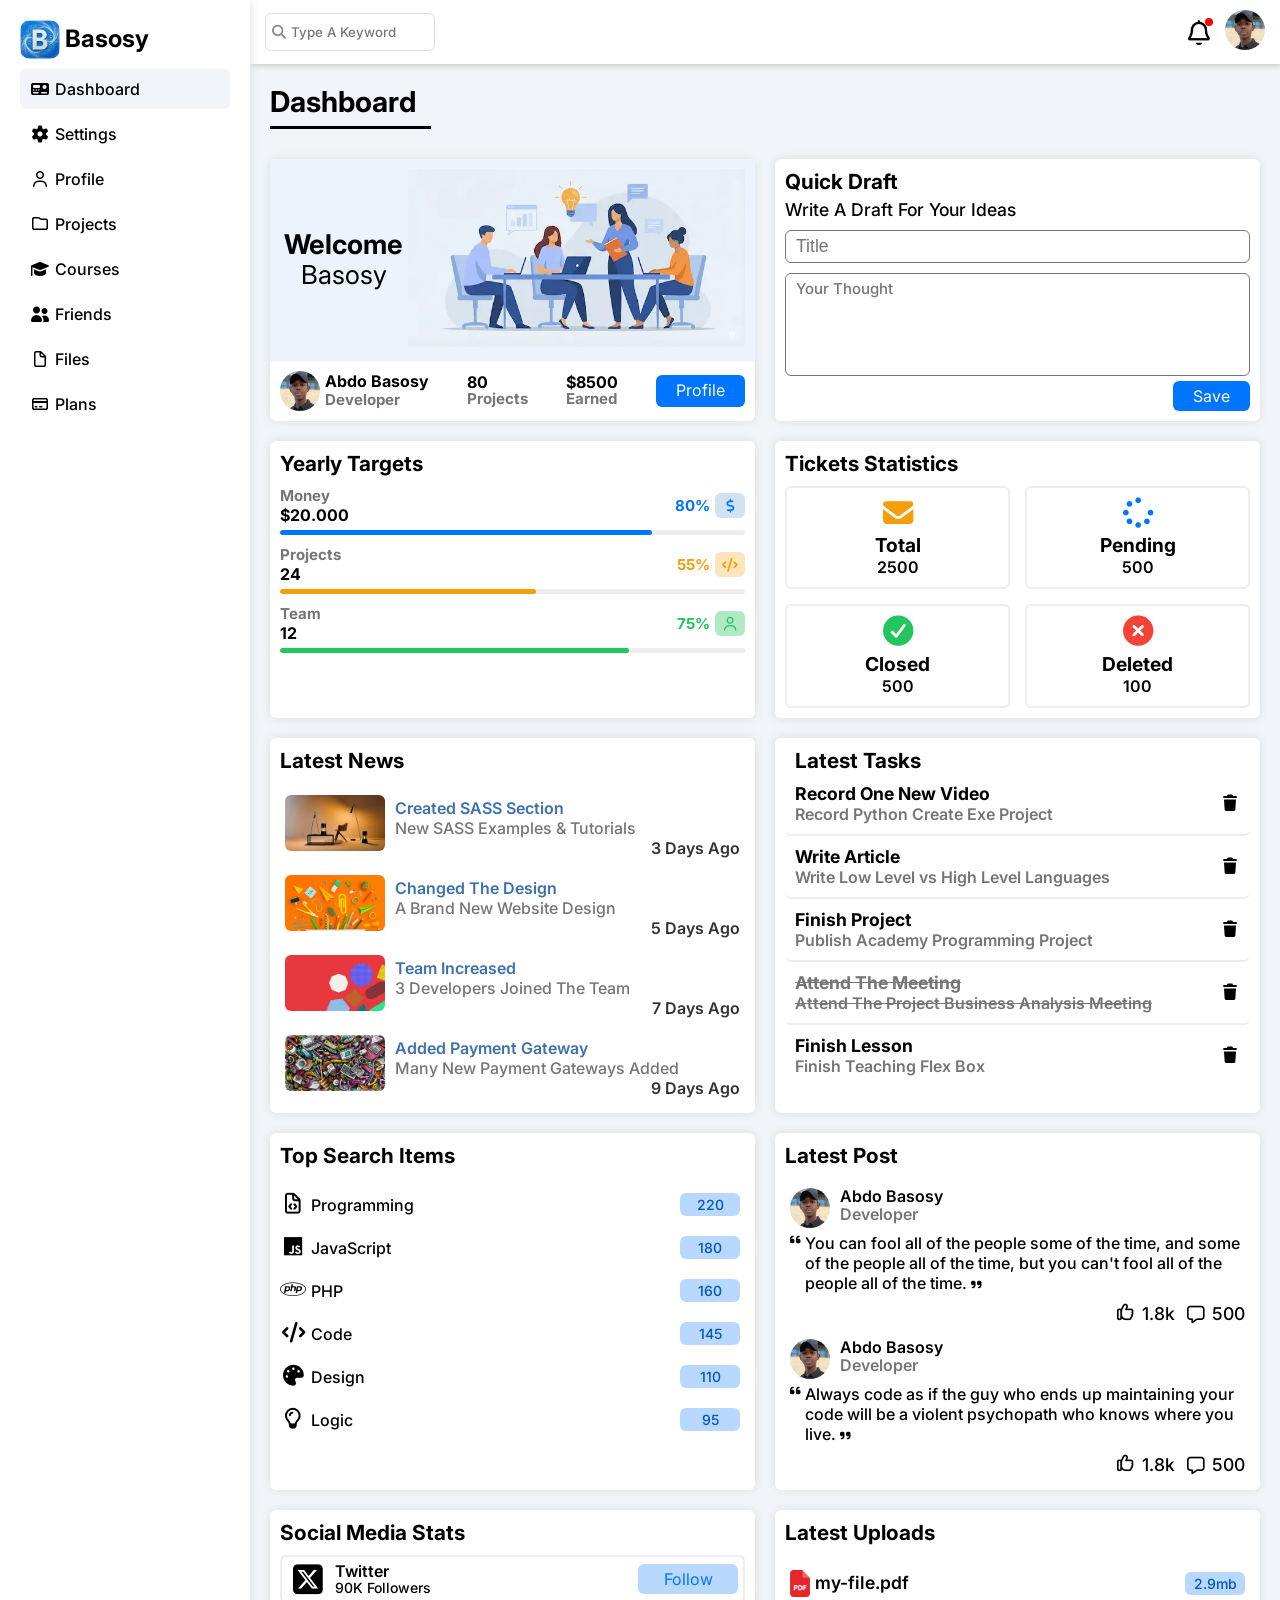
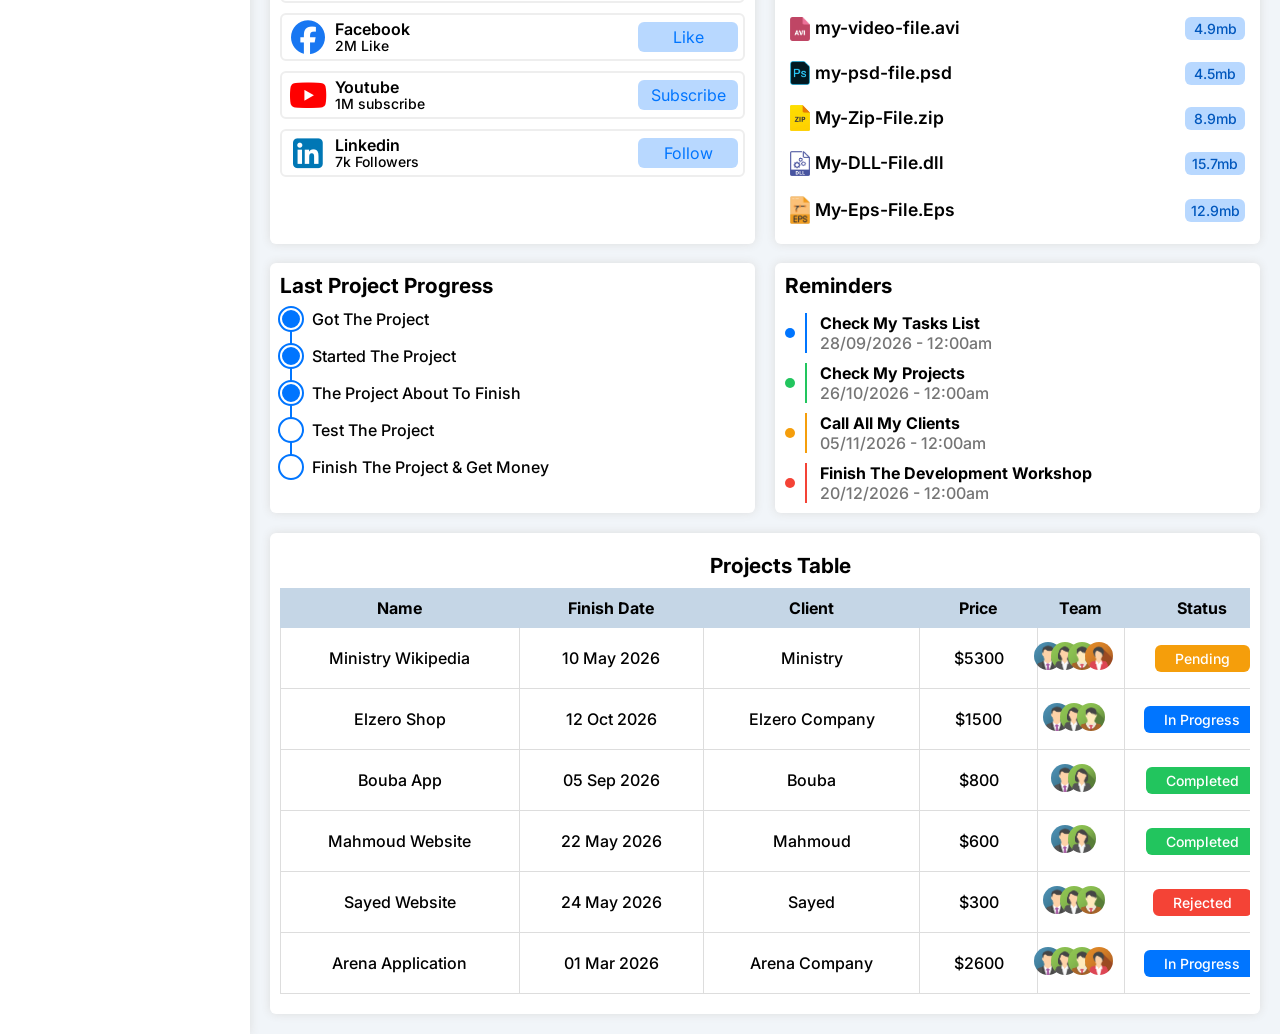
==== commit 518a8eb4: "Update print statement from 'Hello' to 'Goodbye'" ====
--- a/index.html
+++ b/index.html
@@ -146,11 +146,13 @@
             class="fa-regular fa-bell fa-lg p-relative header__icon"
             aria-hidden="true"
           ></i>
-          <img
-            src="imgs/myimage.webp"
-            class="rad-half p-relative header__image"
-            alt="your image"
-          />
+          <a href="profile.html" class="header__image">
+            <img
+              src="imgs/myimage.webp"
+              class="rad-half p-relative w-full h-full"
+              alt="your image"
+            />
+          </a>
         </div>
       </header>
       <div class="page-content p-20">
--- a/css/master.min.css
+++ b/css/master.min.css
@@ -1 +1 @@
-*,:before,:after{box-sizing:border-box}:root{--main-transition:.3s;--primary-color:#0075ff;--primary-alt:#0d69d5;--warning-color:#f59e0b;--success-color:#22c55e;--danger-color:#f44336;--grey-color:#757575}body{background-color:#f1f5f9;grid-template-columns:70px 1fr;min-height:100vh;margin:0;font-family:Inter,sans-serif;display:grid}::-webkit-scrollbar{width:10px}::-webkit-scrollbar-track{background-color:#b8d9ff}::-webkit-scrollbar-thumb{background-color:var(--primary-alt)}::-webkit-scrollbar-corner{background-color:#aac0fa}:focus:not(:focus-visible){outline:none}:focus-visible{box-shadow:0 0 7px 0 var(--primary-color);outline:1px solid var(--primary-color)}input:focus,textarea:focus{border-color:#0000}input,textarea{max-width:100%}@media (min-width:768px){body{grid-template-columns:250px 1fr}}a{color:#000;text-decoration:none}ul{margin:0;padding:0;list-style:none}progress{appearance:none;border:none;display:block;overflow:hidden}.toggle-checkbox{appearance:none;opacity:0}.toggle-switch{background-color:#ccc;border-radius:16px;width:60px;height:30px}.toggle-checkbox:checked+.toggle-switch{background-color:var(--primary-alt)}.toggle-switch:before{content:"";color:var(--grey-color);width:24px;height:24px;transition:var(--main-transition);background-color:#fff;border-radius:50%;justify-content:center;align-items:center;font-family:"Font Awesome 7 Free";font-size:14px;font-weight:900;display:inline-flex;position:absolute;top:50%;left:4px;transform:translateY(-50%)}.toggle-checkbox:checked+.toggle-switch:before{content:"";color:var(--primary-color);left:calc(100% - 28px)}.toggle-checkbox:focus~.toggle-switch{box-shadow:0 0 10px 0 var(--primary-alt)}@property --deg{syntax:"<angle>";inherits:false;initial-value:0deg}aside{box-shadow:0 0 10px #ddd;container:sidebar/inline-size}@media (min-width:768px){aside.sidebar{padding:20px}}.sidebar__links a:hover,.sidebar__links a.active{background-color:#f1f5f9}@container sidebar (width<=200px){.sidebar__link{justify-content:center}.sidebar__links a span{opacity:0;position:absolute}}.sidebar__logo-image{width:40px}.sidebar__heading{margin-top:-2px}@container sidebar (width<=200px){.sidebar__logo{justify-content:center}.sidebar__heading{display:none}}main{min-width:0;overflow:clip}.header{padding-inline:15px;box-shadow:1px 2px 5px #ccc}.header__search-input{border:1px solid #ddd;width:170px;padding-left:25px}.header__search-input:focus{width:190px}@media (max-width:350px){.header__search-input{width:145px}.header__search-input:focus{width:165px}}.header__search-input::placeholder{color:#777;transition:var(--main-transition)}.header__search-input:focus::placeholder{opacity:0}.header__search-icon{color:#888;top:50%;left:5px;transform:translateY(-50%)}.header__icon{margin-top:1px;font-size:clamp(20px,3vw,25px);line-height:normal}.header__icon:after{content:"";background-color:red;border-radius:50%;width:8px;height:8px;position:absolute;top:-2px;right:2px}.header__profile img{width:clamp(30px,4vw,40px)}.page-content__title{width:fit-content;margin-bottom:40px;font-size:clamp(1.5rem,5vw,1.8rem)}.page-content__title:before{content:"";background-color:#000;width:110%;height:3px;position:absolute;bottom:-10px;left:0}.page-content__wrapper{grid-template-columns:repeat(auto-fit,minmax(min(100%,400px),1fr));gap:20px;display:grid;container:page-content/inline-size}.card{background-color:#fff;border-radius:6px;animation:linear backwards slideUp;animation-timeline:view();animation-range:entry 10% cover 20%;box-shadow:0 0 10px #ddd;container:card-box/inline-size}@container page-content (width<=850px){.card__title,.card__title-desc{text-align:center}}.welcome__title{background-color:#ecf3fd}.welcome__heading{flex-basis:20%;margin:auto;font-size:clamp(1.5rem,5vw,1.7rem)}.welcome__user-name{font-size:26px;font-weight:400}.welcome__image{flex-basis:65%}.welcome__image img{max-width:100%}@container card-box (width<=371px){.welcome__info{flex-direction:column;align-items:flex-start}.welcome__user{align-items:initial;flex-direction:column}}.welcome__user-image{width:40px}.welcome__button{padding-block:7px}.draft__title-input{border:1px solid var(--grey-color);padding-inline:10px}.draft__title-input::placeholder{font-size:inherit;font-family:inherit}.draft__area{flex-basis:80px}.draft__textarea{resize:none;padding-inline:10px}.draft__textarea::placeholder{font-size:15px;font-weight:500}.draft__submit{border:none}.yearly_targets__Percentage-icon{height:25px;padding-inline:15px}.yearly_targets__Percentage.first i{background-color:#98bcdf6e}.yearly_targets__Percentage.second i{background:#f59e0b45}.yearly_targets__Percentage.third i{background-color:#22c55e5e}.yearly_targets__progg{height:5px}.yearly_targets__progg::-webkit-progress-bar{background-color:#eee}.yearly_targets__progg::-webkit-progress-value{border-radius:6px}.yearly_targets__progg--primary::-webkit-progress-value{background-color:var(--primary-color)}.yearly_targets__progg--warning::-webkit-progress-value{background-color:var(--warning-color)}.yearly_targets__progg--success::-webkit-progress-value{background-color:var(--success-color)}.yearly_targets__progg::-moz-progress-bar{border-radius:6px}.yearly_targets__progg--primary::-moz-progress-bar{background-color:var(--primary-color)}.yearly_targets__progg--warning::-moz-progress-bar{background-color:var(--warning-color)}.yearly_targets__progg--success::-moz-progress-bar{background-color:var(--success-color)}.tickets-stats__box{border:2px solid #eee;flex-basis:45%;min-width:130px}.tickets-stats__box:hover{box-shadow:0 0 7px 0 var(--primary-color)}.news__wrapper:hover{box-shadow:0 0 7px 0 var(--primary-color)}@container (width>=300px){.news__content{padding-top:25px}}@container (width>=375px){.news__content{padding-top:10px}}.news__title{color:#2d65a7eb}.news__date{color:#333}@container (width<=299px){.news__wrapper{text-align:center;flex-direction:column;margin-bottom:10px}}.tasks__heading{padding-left:10px}.tasks__row:hover{box-shadow:0 0 7px 0 var(--primary-color)}.tasks__row:not(:last-child){border-bottom:2px solid #eee}@container (width<=200px){.tasks__row{text-align:center;flex-direction:column;gap:5px;margin-bottom:10px}}.tasks__icon:hover,.tasks__icon:focus{color:red}.tasks__icon:focus{box-shadow:none;outline:none}.top-search__counter{color:#0057bd;background-color:#0075ff47;min-width:60px;padding:3px 5px}.top-search__item{padding:10px 5px 10px 0}.top-search__item:hover{box-shadow:0 0 7px 0 var(--primary-color)}@container (width<=205px){.top-search__item{flex-direction:column;align-items:center;gap:5px}.top-search__keyword{flex-direction:column;gap:0}}.post__box:hover{box-shadow:0 0 7px 0 var(--primary-color)}.post__box+.post__box{margin-top:25px}@container (width>=350px){.post__box+.post__box{margin-top:5px}}@container page-content (width<=850px){.post__author{justify-content:center}}.post__author-avatar{width:40px}.post__text{padding-left:15px}.post__text:before,.post__text:after{font-family:"Font Awesome 7 Free";font-size:12px;font-weight:900}.post__text:before{content:"";position:absolute;top:0;left:0}.post__text:after{content:""}.post__like-icon:focus-visible{box-shadow:none;outline:none}.post__like-icon i{transition:var(--main-transition)}.post__like-icon:focus i:before{color:var(--primary-alt);font-weight:900}.social-media__box{border:2px solid #eee}.social-media__box:hover .social-media__button{color:#fff}.social-media__box--twitter:hover,.social-media__box--twitter:hover .social-media__button{box-shadow:0 0 5px 1px #333}.social-media__box--twitter:hover .social-media__button{background-color:#000}.social-media__box--facebook:hover,.social-media__box--facebook:hover .social-media__button{box-shadow:0 0 5px 1px #1877f2}.social-media__box--facebook:hover .social-media__button{background-color:#1877f2}.social-media__box--youtube:hover,.social-media__box--youtube:hover .social-media__button{box-shadow:0 0 5px 1px red}.social-media__box--youtube:hover .social-media__button{background-color:red}.social-media__box--linkedin:hover,.social-media__box--linkedin:hover .social-media__button{box-shadow:0 0 5px 1px #0077b5}.social-media__box--linkedin:hover .social-media__button{background-color:#0077b5}@container (width<=270px){.social-media__box{text-align:center;flex-direction:column}.social-media__stats{line-height:normal}}.social-media__icon{font-size:34px}.social-media__icon--facebook{color:#1877f2}.social-media__icon--youtube{color:red}.social-media__icon--linkedin{color:#0077b5}.social-media__button{background-color:#0075ff47;min-width:100px;padding:5px 10px}.uploads__file{padding:10px 5px}.uploads__file:hover{box-shadow:0 0 7px 0 var(--primary-color)}.uploads__file-icon{width:20px}.uploads__file-size{color:#0057bd;background-color:#0075ff47;min-width:60px;padding:3px 5px}@container (width<=270px){.uploads__file,.uploads__file-desc{flex-direction:column}.uploads__file-desc{align-items:center;gap:5px}}.project-progress__steps{--step-w-h:22px}.project-progress__steps:before{--before-w:2px;content:"";height:calc(100% - (var(--step-w-h) * 2));width:var(--before-w);background-color:var(--primary-color);left:calc((var(--step-w-h) / 2) - calc((var(--before-w)) / 2));top:var(--step-w-h);position:absolute}.project-progress__step{--mb-15:15px;position:relative}.project-progress__step:not(:last-child){margin-bottom:var(--mb-15)}.project-progress__step:before{content:"";outline:2px solid var(--primary-color);width:var(--step-w-h);height:var(--step-w-h);background-color:#fff;border:2px solid #fff;border-radius:50%;flex-shrink:0}.project-progress__step.done:before{background-color:var(--primary-color)}.project-progress__step.pending:before{animation:1s infinite alternate progress-waiting}.reminders__task{padding-left:35px;font-size:clamp(15px,3.7vw,16px)}.reminders__task:before,.reminders__task:after{content:"";position:absolute}.reminders__task:before{border-radius:50%;width:10px;height:10px;top:50%;left:0;transform:translateY(-50%)}.reminders__task:after{width:2px;height:100%;top:0;left:20px}.reminders__task:first-child:before,.reminders__task:first-child:after{background-color:var(--primary-color)}.reminders__task:nth-child(2):before,.reminders__task:nth-child(2):after{background-color:var(--success-color)}.reminders__task:nth-child(3):before,.reminders__task:nth-child(3):after{background-color:var(--warning-color)}.reminders__task:last-child:before,.reminders__task:last-child:after{background-color:var(--danger-color)}@container card-box (width<=215px){.reminders__task:before,.reminders__task:after{display:none}}.project-table{padding:20px 10px}.project-table__responsive-table{overflow-x:auto}.project-table__responsive-table::-webkit-scrollbar{height:5px}.project-table__responsive-table::-webkit-scrollbar-track{background-color:initial}.project-table__responsive-table::-webkit-scrollbar-thumb{background-color:var(--primary-alt)}.project-table__table{border-spacing:0;min-width:1000px}.project__thead{background-color:#c5d6e6}.project-table__tbody-tr:hover{background-color:#8888882b}.project__td,.project-table__image-holder{border-bottom:1px solid #ddd;border-left:1px solid #ddd}.project__td:last-child{border-right:1px solid #ddd}.project-table__tbody-img{border-radius:50%;width:28px;height:28px;margin-left:-15px}.project-table__stat{margin:auto;font-size:14px}@container card-box (width<=590px){.project-table__caption{text-align:start}}.site-control__wrapper-desc{font-size:clamp(13px,4.3vw,15px)}.site-control__textarea{resize:none;border:1px solid #ccc;min-height:150px}.general-info__wrapper{background-color:#dce3f6;padding:10px 20px}.general-info__wrapper:focus-within{box-shadow:0 0 7px 0 var(--primary-color)}.general-info__label{margin-left:1px}.general-info__input{color:#092e66;background-color:#0000;border:none}.general-info__input:focus{box-shadow:none;outline:none}.general-info__changes{border:none}.security__button{padding:7px 12px}.security__box{padding-bottom:15px}.security__box:not(:last-child){border-bottom:1px solid #ddd}@container card-box (width<=330px){.security__box-heading{text-align:center}.security__box{flex-direction:column;margin-top:15px}}.social__box{background-color:#dce3f6;border:1px solid #afb3b6;padding:15px 5px}.social__box.twitter:focus-within{border-color:#000;box-shadow:0 0 7px #000}.social__box.facebook:focus-within{border-color:#1877f2;box-shadow:0 0 7px #1877f2}.social__box.linkedin:focus-within{border-color:#0077b5;box-shadow:0 0 7px #0077b5}.social__box.youtube:focus-within{border-color:red;box-shadow:0 0 7px red}.social__box-icon{padding-top:2px;padding-bottom:1px}.social__box-icon--x{color:#000}.social__box:focus-within .social__box-icon--x{box-shadow:0 2px 3px #333}.social__box-icon--face{color:#1877f2}.social__box:focus-within .social__box-icon--face{box-shadow:0 2px 3px #1877f2}.social__box-icon--linkedin{color:#0077b5}.social__box:focus-within .social__box-icon--linkedin{box-shadow:0 2px 3px #0077b5}.social__box-icon--youtube{color:red}.social__box:focus-within .social__box-icon--youtube{box-shadow:0 2px 3px red}.social__box-input{background-color:#0000;border:none;font-size:clamp(14px,3.5vw,16px)}.social__box-input::placeholder{font-weight:400}.social__box-input:focus{box-shadow:none;outline:none}.widgets__input{appearance:none;border:2px solid var(--grey-color);width:18px;height:18px;padding:8px}.widgets__input:focus{border:2px solid var(--grey-color)}.widgets__input:checked{border-color:var(--primary-color);background-color:var(--primary-color)}.widgets__input:before{font-family:"Font Awesome 7 Free";font-weight:900}.widgets__input:checked:before{content:"";color:#fff;font-size:12px}.backup__times{margin-bottom:30px}.backup__radio{appearance:none;outline:2px solid var(--grey-color);width:18px;height:18px}.backup__radio:checked{background-color:var(--primary-color);outline-color:var(--primary-color);border:3px solid #fff}.backup__location{border:2px solid #ddd;flex-basis:100px;min-width:130px}.backup__location:before,.backup__location:after{position:absolute}.backup__location:before{z-index:-2;border-radius:inherit;background-color:#096cdda9;inset:-2px}.backup__location:after{background-image:conic-gradient(from var(--deg), #fff 10%, transparent 10% 50%, #fff 50% 60%, transparent 60%);z-index:-1;animation:1.5s linear infinite rotate;inset:-2px}.backup__location>*{z-index:0;background-color:#fff;border-radius:9px}.backup__location:has(.backup__input:checked){box-shadow:0 0 15px var(--primary-alt);border:none}.backup__location:has(.backup__input:checked):before,.backup__location:has(.backup__input:checked):after{content:""}.backup__location-img{width:50px;height:60px}.backup__input{appearance:none;opacity:0}.profile-page{container:profile-page/inline-size}@container profile-page (width<=850px){.card__title,.card__title-desc{text-align:center}}@container profile-page (width<=710px){.profile__wrapper{flex-direction:column}}.profile__main-info{width:250px}.profile__main-progg{background-color:#ddd;height:5px;margin-block:5px}.profile__main-progg::-webkit-progress-bar{background-color:#ddd}.profile__main-progg::-webkit-progress-value{background-color:var(--primary-alt);border-radius:5px}.profile__main-progg::-moz-progress-bar{background-color:var(--primary-alt);border-radius:5px}.profile__info{grid-template-columns:repeat(auto-fit,minmax(min(100%,300px),1fr));gap:clamp(10px,2vw,30px);display:grid}@container card-box (width<=270px){.profile__box-title{margin-bottom:5px}}.skills{flex-basis:40%}.skills__wrapper{width:400px}.skills__tag{background-image:linear-gradient(90deg,#4e9edf,#3b6ab5);padding:5px 10px}.activities{--img-w:50px;z-index:1;flex-basis:55%}.activities__heading-desc{margin-bottom:2px}.activities__image-box{width:var(--img-w)}.activities__box:not(:last-child) .activities__image-box:before{bottom:-4px}.activities__box:not(:first-child) .activities__image-box:after{top:-7px}@container card-box (width<=350px){.activities__box{flex-direction:column;gap:0;margin-bottom:15px}.activities__heading{margin-bottom:2px}.activities__info{text-align:center}}.project:hover{box-shadow:0 0 10px 0 var(--primary-color);transform:translateY(-5px)}.project__tag{background-color:#d8e2ff;padding:5px 10px}.project__img{border:2px solid #fff;width:35px}.project__img:not(:first-child){margin-left:-10px}.project__progg{background-color:#e7e8e9;height:8px}.project__progg::-webkit-progress-bar{background-color:#e7e8e9}.project__progg::-webkit-progress-value{background-color:var(--primary-alt);border-radius:6px}.project__progg::-moz-progress-bar{background-color:var(--primary-alt);border-radius:6px}.courses-page,.page-content__wrapper--friends{grid-template-columns:repeat(auto-fit,minmax(min(100%,300px),1fr))}.course-card:hover{box-shadow:0 0 15px var(--primary-color);transform:translateY(-5px)!important}.course-card__img{object-fit:cover;height:160px}.course-card__owner{border:2px solid #fff;width:50px;top:10px;right:10px}.card__title--course{font-size:clamp(16px,4vw,18px)}.course-card__info-button{width:fit-content;padding:5px 10px}.friend-card:hover{box-shadow:0 0 15px var(--primary-color);transform:translateY(-5px)}.friend-card__identity,.friend-card__stats{border-bottom:1px solid #eee}.friend-card__contact{top:10px;left:10px}.friend-card__contact-icon{cursor:pointer;width:33px}.friend-card__contact-icon:hover,.friend-card__contact-icon:focus-visible{background-color:var(--primary-color);color:#fff;border-radius:50%}@container (width<=275px){.friend-card__footer{justify-content:center}}.page-content--files{container:file-page/inline-size}.files-page{flex-direction:row-reverse;align-items:flex-start}@container file-page (width<=485px){.files-page{flex-direction:column}}@container file-page (width>=486px){.files-stats{min-width:250px}}.file-group__icon{width:40px;height:40px}.files-stats__upload{padding:10px}.files-stats__upload:hover i{animation:.8s infinite go-up}@container card-box (width<=200px){.file-group{text-align:center;flex-direction:column;gap:0}.file-group__icon{margin-bottom:5px}}.file-group--pdf{background-color:#fde5e3}.file-group--pdf:hover{outline:1px solid var(--danger-color);box-shadow:0 0 7px #ff00008a}.file-group--pdf .file-group__icon{color:#b94546;background-color:#ffaaa6}.file-group--img{background-color:#e3efff}.file-group--img:hover{outline:1px solid var(--primary-alt);box-shadow:0 0 7px 0 var(--primary-color)}.file-group--img .file-group__icon{color:var(--primary-alt);background-color:#b5d2f8}.file-group--word{background-color:#fff0db}.file-group--word:hover{outline:1px solid var(--warning-color);box-shadow:0 0 7px #a39a38}.file-group--word .file-group__icon{color:var(--warning-color);background-color:#ffd08b}.file-group--csv{background-color:#e0f4e8}.file-group--csv:hover{outline:1px solid var(--success-color);box-shadow:0 0 7px #22c55eb4}.file-group--csv .file-group__icon{color:var(--success-color);background-color:#abe5bf}.page-content__wrapper--files{flex-grow:1;grid-template-columns:repeat(auto-fit,minmax(200px,1fr))}@container file-page (width<=485px){.files-stats,.page-content__wrapper--files{width:100%}}.file-card:hover{box-shadow:0 0 10px var(--primary-color);transform:translateY(-5px)}.download-icon:focus-visible{box-shadow:none;outline:none}.download-icon:focus-visible,.download-icon:hover{color:var(--primary-color)}.file-card__icon{width:64px;height:64px}.file-card__info{border-top:1px solid #eee}.plan-card{border-radius:15px}.plan-card:first-child:hover{box-shadow:0 0 15px var(--success-color)}.plan-card--current{box-shadow:0 0 25px 0 var(--warning-color);isolation:isolate}.plan-card--current:before,.plan-card--current:after{content:"";position:absolute;inset:-3px}.plan-card--current:before{background-color:var(--warning-color);z-index:-2;border-radius:inherit}.plan-card--current:after{background-image:conic-gradient(from var(--deg), #fdedd3 5%, transparent 5%);z-index:-1;animation:3s linear infinite rotate}.plan-card--current>*{background-color:#fff;border-radius:13px}.plan-card:last-child:hover{box-shadow:0 0 15px var(--primary-color)}.plan-card__heading{border-top-left-radius:inherit;border-top-right-radius:inherit}.plan-card__heading--free{background-image:linear-gradient(90deg, #62be7f, var(--success-color))}.plan-card__heading--basic{background-image:linear-gradient(90deg, #5a9eeb, var(--primary-color))}.plan-card__heading--premium{background-image:linear-gradient(90deg, #f69949, var(--warning-color))}.plan-card__title{font-size:clamp(25px,4vw,30px)}.plan-card__title-desc{font-size:clamp(20px,4vw,25px)}.plan-card__li{font-size:clamp(14px,3.6vw,16px)}.plan-card__li:hover{box-shadow:0 0 7px 0 var(--primary-alt);border-radius:6px}.plan-card__current{box-shadow:0 0 10px 0 var(--warning-color);background-color:#fdedd3;font-size:clamp(14px,3.7vw,19px)}@container page-content (width>=1240px){.plan-card--current{transform:translateY(-10px)}}@keyframes slideUp{0%{opacity:0;transform:translateY(50px)}to{opacity:1;transform:translateY(0)}}@keyframes progress-waiting{to{background-color:var(--primary-color)}}@keyframes rotate{to{--deg:360deg}}@keyframes go-up{0%,to{transform:translateY(0)}50%{transform:translateY(-5px)}}+*,:before,:after{box-sizing:border-box}:root{--main-transition:.3s;--primary-color:#0075ff;--primary-alt:#0d69d5;--warning-color:#f59e0b;--success-color:#22c55e;--danger-color:#f44336;--grey-color:#757575}body{background-color:#f1f5f9;grid-template-columns:70px 1fr;min-height:100dvh;margin:0;font-family:Inter,sans-serif;display:grid}::-webkit-scrollbar{width:10px}::-webkit-scrollbar-track{background-color:#b8d9ff}::-webkit-scrollbar-thumb{background-color:var(--primary-alt)}::-webkit-scrollbar-corner{background-color:#aac0fa}:focus:not(:focus-visible){outline:none}:focus-visible{box-shadow:0 0 7px 0 var(--primary-color);outline:1px solid var(--primary-color)}input:focus,textarea:focus{border-color:#0000}input,textarea{max-width:100%}@media (min-width:768px){body{grid-template-columns:250px 1fr}}a{color:#000;text-decoration:none}ul{margin:0;padding:0;list-style:none}progress{appearance:none;border:none;display:block;overflow:hidden}.toggle-checkbox{appearance:none;opacity:0}.toggle-switch{background-color:#ccc;border-radius:16px;width:60px;height:30px}.toggle-checkbox:checked+.toggle-switch{background-color:var(--primary-alt)}.toggle-switch:before{content:"";color:var(--grey-color);width:24px;height:24px;transition:var(--main-transition);background-color:#fff;border-radius:50%;justify-content:center;align-items:center;font-family:"Font Awesome 7 Free";font-size:14px;font-weight:900;display:inline-flex;position:absolute;top:50%;left:4px;transform:translateY(-50%)}.toggle-checkbox:checked+.toggle-switch:before{content:"";color:var(--primary-color);left:calc(100% - 28px)}.toggle-checkbox:focus~.toggle-switch{box-shadow:0 0 10px 0 var(--primary-alt)}@property --deg{syntax:"<angle>";inherits:false;initial-value:0deg}aside{box-shadow:0 0 10px #ddd;container:sidebar/inline-size}@media (min-width:768px){aside.sidebar{padding:20px}}.sidebar__links a:hover,.sidebar__links a.active{background-color:#f1f5f9}@container sidebar (width<=200px){.sidebar__link{justify-content:center}.sidebar__links a span{opacity:0;position:absolute}}.sidebar__logo-image{width:40px}.sidebar__heading{margin-top:-2px}@container sidebar (width<=200px){.sidebar__logo{justify-content:center}.sidebar__heading{display:none}}main{min-width:0;overflow:clip}.header{padding-inline:15px;box-shadow:1px 2px 5px #ccc}.header__search-input{border:1px solid #ddd;width:170px;padding-left:25px}.header__search-input:focus{width:190px}@media (max-width:350px){.header__search-input{width:145px}.header__search-input:focus{width:165px}}.header__search-input::placeholder{color:#777;transition:var(--main-transition)}.header__search-input:focus::placeholder{opacity:0}.header__search-icon{color:#888;top:50%;left:5px;transform:translateY(-50%)}.header__icon{margin-top:1px;font-size:clamp(20px,3vw,25px);line-height:normal}.header__icon:after{content:"";background-color:red;border-radius:50%;width:8px;height:8px;position:absolute;top:-2px;right:2px}.header__profile img{width:clamp(30px,4vw,40px)}.page-content__title{width:fit-content;margin-bottom:40px;font-size:clamp(1.5rem,5vw,1.8rem)}.page-content__title:before{content:"";background-color:#000;width:110%;height:3px;position:absolute;bottom:-10px;left:0}.page-content__wrapper{grid-template-columns:repeat(auto-fit,minmax(min(100%,400px),1fr));gap:20px;display:grid;container:page-content/inline-size}.card{background-color:#fff;border-radius:6px;animation:linear backwards slideUp;animation-timeline:view();animation-range:entry 10% cover 20%;box-shadow:0 0 10px #ddd;container:card-box/inline-size}@container page-content (width<=850px){.card__title,.card__title-desc{text-align:center}}.welcome__title{background-color:#ecf3fd}.welcome__heading{flex-basis:20%;margin:auto;font-size:clamp(1.5rem,5vw,1.7rem)}.welcome__user-name{font-size:26px;font-weight:400}.welcome__image{flex-basis:65%}.welcome__image img{max-width:100%}@container card-box (width<=371px){.welcome__info{flex-direction:column;align-items:flex-start}.welcome__user{align-items:initial;flex-direction:column}}.welcome__user-image{width:40px}.welcome__button{padding-block:7px}.draft__title-input{border:1px solid var(--grey-color);padding-inline:10px}.draft__title-input::placeholder{font-size:inherit;font-family:inherit}.draft__area{flex-basis:80px}.draft__textarea{resize:none;padding-inline:10px}.draft__textarea::placeholder{font-size:15px;font-weight:500}.draft__submit{border:none}.yearly_targets__Percentage-icon{height:25px;padding-inline:15px}.yearly_targets__Percentage.first i{background-color:#98bcdf6e}.yearly_targets__Percentage.second i{background:#f59e0b45}.yearly_targets__Percentage.third i{background-color:#22c55e5e}.yearly_targets__progg{height:5px}.yearly_targets__progg::-webkit-progress-bar{background-color:#eee}.yearly_targets__progg::-webkit-progress-value{border-radius:6px}.yearly_targets__progg--primary::-webkit-progress-value{background-color:var(--primary-color)}.yearly_targets__progg--warning::-webkit-progress-value{background-color:var(--warning-color)}.yearly_targets__progg--success::-webkit-progress-value{background-color:var(--success-color)}.yearly_targets__progg::-moz-progress-bar{border-radius:6px}.yearly_targets__progg--primary::-moz-progress-bar{background-color:var(--primary-color)}.yearly_targets__progg--warning::-moz-progress-bar{background-color:var(--warning-color)}.yearly_targets__progg--success::-moz-progress-bar{background-color:var(--success-color)}.tickets-stats__box{border:2px solid #eee;flex-basis:45%;min-width:130px}.tickets-stats__box:hover{box-shadow:0 0 7px 0 var(--primary-color)}.news__wrapper:hover{box-shadow:0 0 7px 0 var(--primary-color)}@container (width>=300px){.news__content{padding-top:25px}}@container (width>=375px){.news__content{padding-top:10px}}.news__title{color:#2d65a7eb}.news__date{color:#333}@container (width<=299px){.news__wrapper{text-align:center;flex-direction:column;margin-bottom:10px}}.tasks__heading{padding-left:10px}.tasks__row:hover{box-shadow:0 0 7px 0 var(--primary-color)}.tasks__row:not(:last-child){border-bottom:2px solid #eee}@container (width<=200px){.tasks__row{text-align:center;flex-direction:column;gap:5px;margin-bottom:10px}}.tasks__icon:hover,.tasks__icon:focus{color:red}.tasks__icon:focus{box-shadow:none;outline:none}.top-search__counter{color:#0057bd;background-color:#0075ff47;min-width:60px;padding:3px 5px}.top-search__item{padding:10px 5px 10px 0}.top-search__item:hover{box-shadow:0 0 7px 0 var(--primary-color)}@container (width<=205px){.top-search__item{flex-direction:column;align-items:center;gap:5px}.top-search__keyword{flex-direction:column;gap:0}}.post__box:hover{box-shadow:0 0 7px 0 var(--primary-color)}.post__box+.post__box{margin-top:25px}@container (width>=350px){.post__box+.post__box{margin-top:5px}}@container page-content (width<=850px){.post__author{justify-content:center}}.post__author-avatar{width:40px}.post__text{padding-left:15px}.post__text:before,.post__text:after{font-family:"Font Awesome 7 Free";font-size:12px;font-weight:900}.post__text:before{content:"";position:absolute;top:0;left:0}.post__text:after{content:""}.post__like-icon:focus-visible{box-shadow:none;outline:none}.post__like-icon i{transition:var(--main-transition)}.post__like-icon:focus i:before{color:var(--primary-alt);font-weight:900}.social-media__box{border:2px solid #eee}.social-media__box:hover .social-media__button{color:#fff}.social-media__box--twitter:hover,.social-media__box--twitter:hover .social-media__button{box-shadow:0 0 5px 1px #333}.social-media__box--twitter:hover .social-media__button{background-color:#000}.social-media__box--facebook:hover,.social-media__box--facebook:hover .social-media__button{box-shadow:0 0 5px 1px #1877f2}.social-media__box--facebook:hover .social-media__button{background-color:#1877f2}.social-media__box--youtube:hover,.social-media__box--youtube:hover .social-media__button{box-shadow:0 0 5px 1px red}.social-media__box--youtube:hover .social-media__button{background-color:red}.social-media__box--linkedin:hover,.social-media__box--linkedin:hover .social-media__button{box-shadow:0 0 5px 1px #0077b5}.social-media__box--linkedin:hover .social-media__button{background-color:#0077b5}@container (width<=270px){.social-media__box{text-align:center;flex-direction:column}.social-media__stats{line-height:normal}}.social-media__icon{font-size:34px}.social-media__icon--facebook{color:#1877f2}.social-media__icon--youtube{color:red}.social-media__icon--linkedin{color:#0077b5}.social-media__button{background-color:#0075ff47;min-width:100px;padding:5px 10px}.uploads__file{padding:10px 5px}.uploads__file:hover{box-shadow:0 0 7px 0 var(--primary-color)}.uploads__file-icon{width:20px}.uploads__file-size{color:#0057bd;background-color:#0075ff47;min-width:60px;padding:3px 5px}@container (width<=270px){.uploads__file,.uploads__file-desc{flex-direction:column}.uploads__file-desc{align-items:center;gap:5px}}.project-progress__steps{--step-w-h:22px}.project-progress__steps:before{--before-w:2px;content:"";height:calc(100% - (var(--step-w-h) * 2));width:var(--before-w);background-color:var(--primary-color);left:calc((var(--step-w-h) / 2) - calc((var(--before-w)) / 2));top:var(--step-w-h);position:absolute}.project-progress__step{--mb-15:15px;position:relative}.project-progress__step:not(:last-child){margin-bottom:var(--mb-15)}.project-progress__step:before{content:"";outline:2px solid var(--primary-color);width:var(--step-w-h);height:var(--step-w-h);background-color:#fff;border:2px solid #fff;border-radius:50%;flex-shrink:0}.project-progress__step.done:before{background-color:var(--primary-color)}.project-progress__step.pending:before{animation:1s infinite alternate progress-waiting}.reminders__task{padding-left:35px;font-size:clamp(15px,3.7vw,16px)}.reminders__task:before,.reminders__task:after{content:"";position:absolute}.reminders__task:before{border-radius:50%;width:10px;height:10px;top:50%;left:0;transform:translateY(-50%)}.reminders__task:after{width:2px;height:100%;top:0;left:20px}.reminders__task:first-child:before,.reminders__task:first-child:after{background-color:var(--primary-color)}.reminders__task:nth-child(2):before,.reminders__task:nth-child(2):after{background-color:var(--success-color)}.reminders__task:nth-child(3):before,.reminders__task:nth-child(3):after{background-color:var(--warning-color)}.reminders__task:last-child:before,.reminders__task:last-child:after{background-color:var(--danger-color)}@container card-box (width<=215px){.reminders__task:before,.reminders__task:after{display:none}}.project-table{padding:20px 10px}.project-table__responsive-table{overflow-x:auto}.project-table__responsive-table::-webkit-scrollbar{height:5px}.project-table__responsive-table::-webkit-scrollbar-track{background-color:initial}.project-table__responsive-table::-webkit-scrollbar-thumb{background-color:var(--primary-alt)}.project-table__table{border-spacing:0;min-width:1000px}.project__thead{background-color:#c5d6e6}.project-table__tbody-tr:hover{background-color:#8888882b}.project__td,.project-table__image-holder{border-bottom:1px solid #ddd;border-left:1px solid #ddd}.project__td:last-child{border-right:1px solid #ddd}.project-table__tbody-img{border-radius:50%;width:28px;height:28px;margin-left:-15px}.project-table__stat{margin:auto;font-size:14px}@container card-box (width<=590px){.project-table__caption{text-align:start}}.site-control__wrapper-desc{font-size:clamp(13px,4.3vw,15px)}.site-control__textarea{resize:none;border:1px solid #ccc;min-height:150px}.general-info__wrapper{background-color:#dce3f6;padding:10px 20px}.general-info__wrapper:focus-within{box-shadow:0 0 7px 0 var(--primary-color)}.general-info__label{margin-left:1px}.general-info__input{color:#092e66;background-color:#0000;border:none}.general-info__input:focus{box-shadow:none;outline:none}.general-info__changes{border:none}.security__button{padding:7px 12px}.security__box{padding-bottom:15px}.security__box:not(:last-child){border-bottom:1px solid #ddd}@container card-box (width<=330px){.security__box-heading{text-align:center}.security__box{flex-direction:column;margin-top:15px}}.social__box{background-color:#dce3f6;border:1px solid #afb3b6;padding:15px 5px}.social__box.twitter:focus-within{border-color:#000;box-shadow:0 0 7px #000}.social__box.facebook:focus-within{border-color:#1877f2;box-shadow:0 0 7px #1877f2}.social__box.linkedin:focus-within{border-color:#0077b5;box-shadow:0 0 7px #0077b5}.social__box.youtube:focus-within{border-color:red;box-shadow:0 0 7px red}.social__box-icon{padding-top:2px;padding-bottom:1px}.social__box-icon--x{color:#000}.social__box:focus-within .social__box-icon--x{box-shadow:0 2px 3px #333}.social__box-icon--face{color:#1877f2}.social__box:focus-within .social__box-icon--face{box-shadow:0 2px 3px #1877f2}.social__box-icon--linkedin{color:#0077b5}.social__box:focus-within .social__box-icon--linkedin{box-shadow:0 2px 3px #0077b5}.social__box-icon--youtube{color:red}.social__box:focus-within .social__box-icon--youtube{box-shadow:0 2px 3px red}.social__box-input{background-color:#0000;border:none;font-size:clamp(14px,3.5vw,16px)}.social__box-input::placeholder{font-weight:400}.social__box-input:focus{box-shadow:none;outline:none}.widgets__input{appearance:none;border:2px solid var(--grey-color);width:18px;height:18px;padding:8px}.widgets__input:focus{border:2px solid var(--grey-color)}.widgets__input:checked{border-color:var(--primary-color);background-color:var(--primary-color)}.widgets__input:before{font-family:"Font Awesome 7 Free";font-weight:900}.widgets__input:checked:before{content:"";color:#fff;font-size:12px}.backup__times{margin-bottom:30px}.backup__radio{appearance:none;border:2px solid var(--grey-color);width:22px;height:22px;box-shadow:inset 0 0 0 3px #fff}.backup__radio:checked{background-color:var(--primary-color);border-color:var(--primary-color)}.backup__radio:focus-visible{outline:none}.backup__location{border:2px solid #ddd;flex-basis:100px;min-width:130px}.backup__location:before,.backup__location:after{position:absolute}.backup__location:before{z-index:-2;border-radius:inherit;background-color:#096cdda9;inset:-2px}.backup__location:after{background-image:conic-gradient(from var(--deg), #fff 10%, transparent 10% 50%, #fff 50% 60%, transparent 60%);z-index:-1;animation:1.5s linear infinite rotate;inset:-2px}.backup__location>*{z-index:0;background-color:#fff;border-radius:9px}.backup__location:has(.backup__input:checked){box-shadow:0 0 15px var(--primary-alt);border:none}.backup__location:has(.backup__input:checked):before,.backup__location:has(.backup__input:checked):after{content:""}.backup__location-img{width:50px;height:60px}.backup__input{appearance:none;opacity:0}.profile-page{container:profile-page/inline-size}@container profile-page (width<=850px){.card__title,.card__title-desc{text-align:center}}@container profile-page (width<=710px){.profile__wrapper{flex-direction:column}}.profile__main-info{width:250px}.profile__main-progg{background-color:#ddd;height:5px;margin-block:5px}.profile__main-progg::-webkit-progress-bar{background-color:#ddd}.profile__main-progg::-webkit-progress-value{background-color:var(--primary-alt);border-radius:5px}.profile__main-progg::-moz-progress-bar{background-color:var(--primary-alt);border-radius:5px}.profile__info{grid-template-columns:repeat(auto-fit,minmax(min(100%,300px),1fr));gap:clamp(10px,2vw,30px);display:grid}@container card-box (width<=270px){.profile__box-title{margin-bottom:5px}}.skills{flex-basis:40%}.skills__wrapper{width:400px}.skills__tag{background-image:linear-gradient(90deg,#4e9edf,#3b6ab5);padding:5px 10px}.activities{--img-w:50px;z-index:1;flex-basis:55%}.activities__heading-desc{margin-bottom:2px}.activities__image-box{width:var(--img-w)}.activities__box:not(:last-child) .activities__image-box:before{bottom:-4px}.activities__box:not(:first-child) .activities__image-box:after{top:-7px}@container card-box (width<=350px){.activities__box{flex-direction:column;gap:0;margin-bottom:15px}.activities__heading{margin-bottom:2px}.activities__info{text-align:center}}.project:hover{box-shadow:0 0 10px 0 var(--primary-color);transform:translateY(-5px)}.project__tag{background-color:#d8e2ff;padding:5px 10px}.project__img{border:2px solid #fff;width:35px}.project__img:not(:first-child){margin-left:-10px}.project__progg{background-color:#e7e8e9;height:8px}.project__progg::-webkit-progress-bar{background-color:#e7e8e9}.project__progg::-webkit-progress-value{background-color:var(--primary-alt);border-radius:6px}.project__progg::-moz-progress-bar{background-color:var(--primary-alt);border-radius:6px}.courses-page,.page-content__wrapper--friends{grid-template-columns:repeat(auto-fit,minmax(min(100%,300px),1fr))}.course-card:hover{box-shadow:0 0 15px var(--primary-color);transform:translateY(-5px)!important}.course-card__img{object-fit:cover;height:160px}.course-card__owner{border:2px solid #fff;width:50px;top:10px;right:10px}.card__title--course{font-size:clamp(16px,4vw,18px)}.course-card__info-button{width:fit-content;padding:5px 10px}.friend-card:hover{box-shadow:0 0 15px var(--primary-color);transform:translateY(-5px)}.friend-card__identity,.friend-card__stats{border-bottom:1px solid #eee}.friend-card__contact{top:10px;left:10px}.friend-card__contact-icon{cursor:pointer;width:33px}.friend-card__contact-icon:hover,.friend-card__contact-icon:focus-visible{background-color:var(--primary-color);color:#fff;border-radius:50%}@container (width<=275px){.friend-card__footer{justify-content:center}}.page-content--files{container:file-page/inline-size}.files-page{flex-direction:row-reverse;align-items:flex-start}@container file-page (width<=485px){.files-page{flex-direction:column}}@container file-page (width>=486px){.files-stats{min-width:250px}}.file-group__icon{width:40px;height:40px}.files-stats__upload{padding:10px}.files-stats__upload:hover i{animation:.8s infinite go-up}@container card-box (width<=200px){.file-group{text-align:center;flex-direction:column;gap:0}.file-group__icon{margin-bottom:5px}}.file-group--pdf{background-color:#fde5e3}.file-group--pdf:hover{outline:1px solid var(--danger-color);box-shadow:0 0 7px #ff00008a}.file-group--pdf .file-group__icon{color:#b94546;background-color:#ffaaa6}.file-group--img{background-color:#e3efff}.file-group--img:hover{outline:1px solid var(--primary-alt);box-shadow:0 0 7px 0 var(--primary-color)}.file-group--img .file-group__icon{color:var(--primary-alt);background-color:#b5d2f8}.file-group--word{background-color:#fff0db}.file-group--word:hover{outline:1px solid var(--warning-color);box-shadow:0 0 7px #a39a38}.file-group--word .file-group__icon{color:var(--warning-color);background-color:#ffd08b}.file-group--csv{background-color:#e0f4e8}.file-group--csv:hover{outline:1px solid var(--success-color);box-shadow:0 0 7px #22c55eb4}.file-group--csv .file-group__icon{color:var(--success-color);background-color:#abe5bf}.page-content__wrapper--files{flex-grow:1;grid-template-columns:repeat(auto-fit,minmax(200px,1fr))}@container file-page (width<=485px){.files-stats,.page-content__wrapper--files{width:100%}}.file-card:hover{box-shadow:0 0 10px var(--primary-color);transform:translateY(-5px)}.download-icon:focus-visible{box-shadow:none;outline:none}.download-icon:focus-visible,.download-icon:hover{color:var(--primary-color)}.file-card__icon{width:64px;height:64px}.file-card__info{border-top:1px solid #eee}.plan-card{border-radius:15px}.plan-card:first-child:hover{box-shadow:0 0 15px var(--success-color)}.plan-card--current{box-shadow:0 0 25px 0 var(--warning-color);isolation:isolate}.plan-card--current:before,.plan-card--current:after{content:"";position:absolute;inset:-3px}.plan-card--current:before{background-color:var(--warning-color);z-index:-2;border-radius:inherit}.plan-card--current:after{background-image:conic-gradient(from var(--deg), #fdedd3 5%, transparent 5%);z-index:-1;animation:3s linear infinite rotate}.plan-card--current>*{background-color:#fff;border-radius:13px}.plan-card:last-child:hover{box-shadow:0 0 15px var(--primary-color)}.plan-card__heading{border-top-left-radius:inherit;border-top-right-radius:inherit}.plan-card__heading--free{background-image:linear-gradient(90deg, #62be7f, var(--success-color))}.plan-card__heading--basic{background-image:linear-gradient(90deg, #5a9eeb, var(--primary-color))}.plan-card__heading--premium{background-image:linear-gradient(90deg, #f69949, var(--warning-color))}.plan-card__title{font-size:clamp(25px,4vw,30px)}.plan-card__title-desc{font-size:clamp(20px,4vw,25px)}.plan-card__li{font-size:clamp(14px,3.6vw,16px)}.plan-card__li:hover{box-shadow:0 0 7px 0 var(--primary-alt);border-radius:6px}.plan-card__current{box-shadow:0 0 10px 0 var(--warning-color);background-color:#fdedd3;font-size:clamp(14px,3.7vw,19px)}@container page-content (width>=1240px){.plan-card--current{transform:translateY(-10px)}}@keyframes slideUp{0%{opacity:0;transform:translateY(50px)}to{opacity:1;transform:translateY(0)}}@keyframes progress-waiting{to{background-color:var(--primary-color)}}@keyframes rotate{to{--deg:360deg}}@keyframes go-up{0%,to{transform:translateY(0)}50%{transform:translateY(-5px)}}
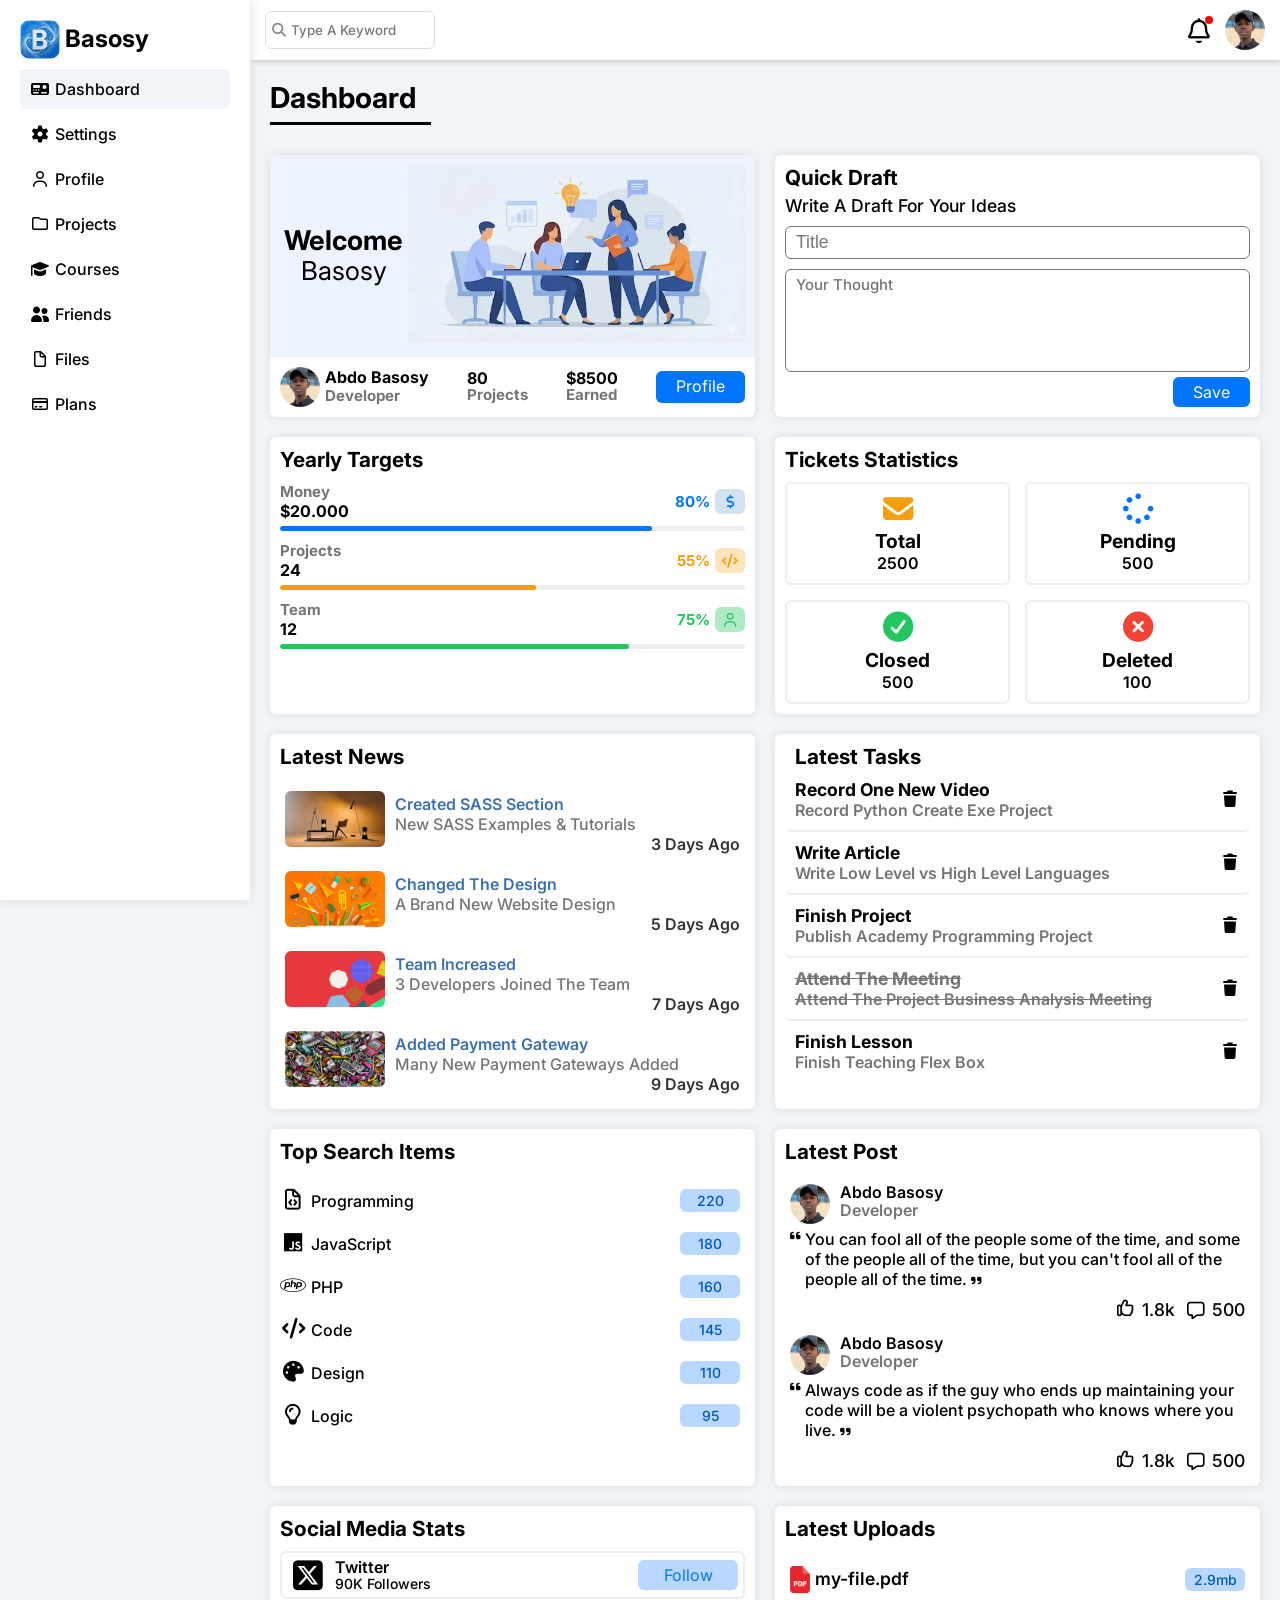
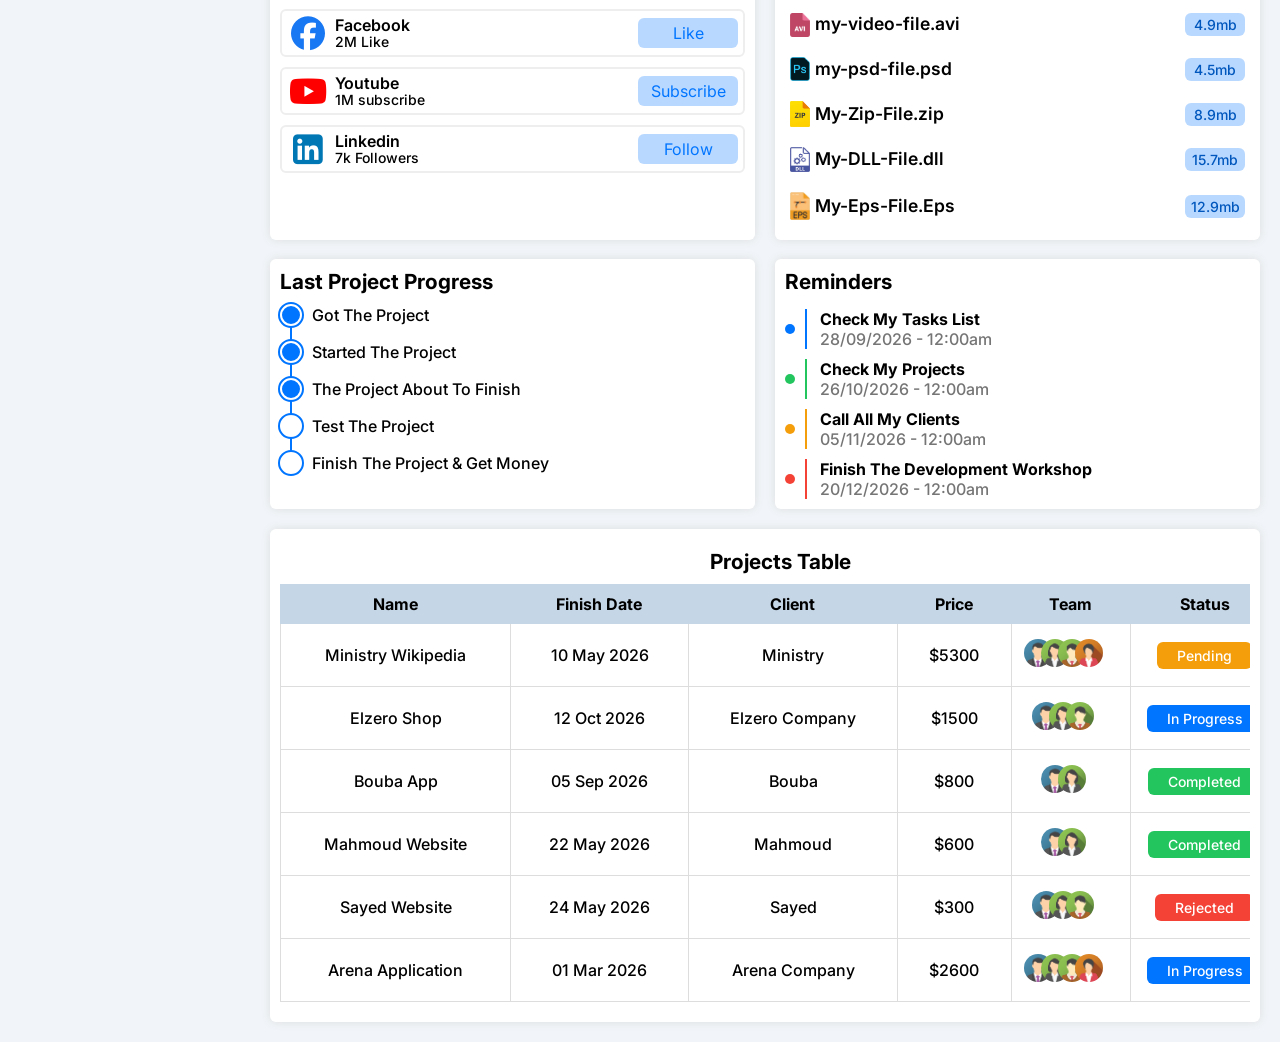
==== commit 9cae1120: "Update index.html" ====
--- a/index.html
+++ b/index.html
@@ -946,7 +946,7 @@
                   <td class="project__td p-20 tc">10 May 2026</td>
                   <td class="project__td p-20 tc">Ministry</td>
                   <td class="project__td p-20 tc">$5300</td>
-                  <td class="project-table__image-holder tc">
+                  <td class="project-table__image-holder tc p-15">
                     <img
                       src="imgs/team-01.png"
                       alt=""
@@ -985,7 +985,7 @@
                   <td class="project__td p-20 tc">12 Oct 2026</td>
                   <td class="project__td p-20 tc">Elzero Company</td>
                   <td class="project__td p-20 tc">$1500</td>
-                  <td class="project-table__image-holder tc">
+                  <td class="project-table__image-holder tc p-15">
                     <img
                       src="imgs/team-01.png"
                       alt=""
@@ -1018,7 +1018,7 @@
                   <td class="project__td p-20 tc">05 Sep 2026</td>
                   <td class="project__td p-20 tc">Bouba</td>
                   <td class="project__td p-20 tc">$800</td>
-                  <td class="project-table__image-holder tc">
+                  <td class="project-table__image-holder tc p-15">
                     <img
                       src="imgs/team-01.png"
                       alt=""
@@ -1045,7 +1045,7 @@
                   <td class="project__td p-20 tc">22 May 2026</td>
                   <td class="project__td p-20 tc">Mahmoud</td>
                   <td class="project__td p-20 tc">$600</td>
-                  <td class="project-table__image-holder tc">
+                  <td class="project-table__image-holder tc p-15">
                     <img
                       src="imgs/team-01.png"
                       alt=""
@@ -1072,7 +1072,7 @@
                   <td class="project__td p-20 tc">24 May 2026</td>
                   <td class="project__td p-20 tc">Sayed</td>
                   <td class="project__td p-20 tc">$300</td>
-                  <td class="project-table__image-holder tc">
+                  <td class="project-table__image-holder tc p-15">
                     <img
                       src="imgs/team-01.png"
                       alt=""
@@ -1105,7 +1105,7 @@
                   <td class="project__td p-20 tc">01 Mar 2026</td>
                   <td class="project__td p-20 tc">Arena Company</td>
                   <td class="project__td p-20 tc">$2600</td>
-                  <td class="project-table__image-holder tc">
+                  <td class="project-table__image-holder tc p-15">
                     <img
                       src="imgs/team-01.png"
                       alt=""
--- a/css/master.min.css
+++ b/css/master.min.css
@@ -1 +1 @@
-*,:before,:after{box-sizing:border-box}:root{--main-transition:.3s;--primary-color:#0075ff;--primary-alt:#0d69d5;--warning-color:#f59e0b;--success-color:#22c55e;--danger-color:#f44336;--grey-color:#757575}body{background-color:#f1f5f9;grid-template-columns:70px 1fr;min-height:100dvh;margin:0;font-family:Inter,sans-serif;display:grid}::-webkit-scrollbar{width:10px}::-webkit-scrollbar-track{background-color:#b8d9ff}::-webkit-scrollbar-thumb{background-color:var(--primary-alt)}::-webkit-scrollbar-corner{background-color:#aac0fa}:focus:not(:focus-visible){outline:none}:focus-visible{box-shadow:0 0 7px 0 var(--primary-color);outline:1px solid var(--primary-color)}input:focus,textarea:focus{border-color:#0000}input,textarea{max-width:100%}@media (min-width:768px){body{grid-template-columns:250px 1fr}}a{color:#000;text-decoration:none}ul{margin:0;padding:0;list-style:none}progress{appearance:none;border:none;display:block;overflow:hidden}.toggle-checkbox{appearance:none;opacity:0}.toggle-switch{background-color:#ccc;border-radius:16px;width:60px;height:30px}.toggle-checkbox:checked+.toggle-switch{background-color:var(--primary-alt)}.toggle-switch:before{content:"";color:var(--grey-color);width:24px;height:24px;transition:var(--main-transition);background-color:#fff;border-radius:50%;justify-content:center;align-items:center;font-family:"Font Awesome 7 Free";font-size:14px;font-weight:900;display:inline-flex;position:absolute;top:50%;left:4px;transform:translateY(-50%)}.toggle-checkbox:checked+.toggle-switch:before{content:"";color:var(--primary-color);left:calc(100% - 28px)}.toggle-checkbox:focus~.toggle-switch{box-shadow:0 0 10px 0 var(--primary-alt)}@property --deg{syntax:"<angle>";inherits:false;initial-value:0deg}aside{box-shadow:0 0 10px #ddd;container:sidebar/inline-size}@media (min-width:768px){aside.sidebar{padding:20px}}.sidebar__links a:hover,.sidebar__links a.active{background-color:#f1f5f9}@container sidebar (width<=200px){.sidebar__link{justify-content:center}.sidebar__links a span{opacity:0;position:absolute}}.sidebar__logo-image{width:40px}.sidebar__heading{margin-top:-2px}@container sidebar (width<=200px){.sidebar__logo{justify-content:center}.sidebar__heading{display:none}}main{min-width:0;overflow:clip}.header{padding-inline:15px;box-shadow:1px 2px 5px #ccc}.header__search-input{border:1px solid #ddd;width:170px;padding-left:25px}.header__search-input:focus{width:190px}@media (max-width:350px){.header__search-input{width:145px}.header__search-input:focus{width:165px}}.header__search-input::placeholder{color:#777;transition:var(--main-transition)}.header__search-input:focus::placeholder{opacity:0}.header__search-icon{color:#888;top:50%;left:5px;transform:translateY(-50%)}.header__icon{margin-top:1px;font-size:clamp(20px,3vw,25px);line-height:normal}.header__icon:after{content:"";background-color:red;border-radius:50%;width:8px;height:8px;position:absolute;top:-2px;right:2px}.header__profile img{width:clamp(30px,4vw,40px)}.page-content__title{width:fit-content;margin-bottom:40px;font-size:clamp(1.5rem,5vw,1.8rem)}.page-content__title:before{content:"";background-color:#000;width:110%;height:3px;position:absolute;bottom:-10px;left:0}.page-content__wrapper{grid-template-columns:repeat(auto-fit,minmax(min(100%,400px),1fr));gap:20px;display:grid;container:page-content/inline-size}.card{background-color:#fff;border-radius:6px;animation:linear backwards slideUp;animation-timeline:view();animation-range:entry 10% cover 20%;box-shadow:0 0 10px #ddd;container:card-box/inline-size}@container page-content (width<=850px){.card__title,.card__title-desc{text-align:center}}.welcome__title{background-color:#ecf3fd}.welcome__heading{flex-basis:20%;margin:auto;font-size:clamp(1.5rem,5vw,1.7rem)}.welcome__user-name{font-size:26px;font-weight:400}.welcome__image{flex-basis:65%}.welcome__image img{max-width:100%}@container card-box (width<=371px){.welcome__info{flex-direction:column;align-items:flex-start}.welcome__user{align-items:initial;flex-direction:column}}.welcome__user-image{width:40px}.welcome__button{padding-block:7px}.draft__title-input{border:1px solid var(--grey-color);padding-inline:10px}.draft__title-input::placeholder{font-size:inherit;font-family:inherit}.draft__area{flex-basis:80px}.draft__textarea{resize:none;padding-inline:10px}.draft__textarea::placeholder{font-size:15px;font-weight:500}.draft__submit{border:none}.yearly_targets__Percentage-icon{height:25px;padding-inline:15px}.yearly_targets__Percentage.first i{background-color:#98bcdf6e}.yearly_targets__Percentage.second i{background:#f59e0b45}.yearly_targets__Percentage.third i{background-color:#22c55e5e}.yearly_targets__progg{height:5px}.yearly_targets__progg::-webkit-progress-bar{background-color:#eee}.yearly_targets__progg::-webkit-progress-value{border-radius:6px}.yearly_targets__progg--primary::-webkit-progress-value{background-color:var(--primary-color)}.yearly_targets__progg--warning::-webkit-progress-value{background-color:var(--warning-color)}.yearly_targets__progg--success::-webkit-progress-value{background-color:var(--success-color)}.yearly_targets__progg::-moz-progress-bar{border-radius:6px}.yearly_targets__progg--primary::-moz-progress-bar{background-color:var(--primary-color)}.yearly_targets__progg--warning::-moz-progress-bar{background-color:var(--warning-color)}.yearly_targets__progg--success::-moz-progress-bar{background-color:var(--success-color)}.tickets-stats__box{border:2px solid #eee;flex-basis:45%;min-width:130px}.tickets-stats__box:hover{box-shadow:0 0 7px 0 var(--primary-color)}.news__wrapper:hover{box-shadow:0 0 7px 0 var(--primary-color)}@container (width>=300px){.news__content{padding-top:25px}}@container (width>=375px){.news__content{padding-top:10px}}.news__title{color:#2d65a7eb}.news__date{color:#333}@container (width<=299px){.news__wrapper{text-align:center;flex-direction:column;margin-bottom:10px}}.tasks__heading{padding-left:10px}.tasks__row:hover{box-shadow:0 0 7px 0 var(--primary-color)}.tasks__row:not(:last-child){border-bottom:2px solid #eee}@container (width<=200px){.tasks__row{text-align:center;flex-direction:column;gap:5px;margin-bottom:10px}}.tasks__icon:hover,.tasks__icon:focus{color:red}.tasks__icon:focus{box-shadow:none;outline:none}.top-search__counter{color:#0057bd;background-color:#0075ff47;min-width:60px;padding:3px 5px}.top-search__item{padding:10px 5px 10px 0}.top-search__item:hover{box-shadow:0 0 7px 0 var(--primary-color)}@container (width<=205px){.top-search__item{flex-direction:column;align-items:center;gap:5px}.top-search__keyword{flex-direction:column;gap:0}}.post__box:hover{box-shadow:0 0 7px 0 var(--primary-color)}.post__box+.post__box{margin-top:25px}@container (width>=350px){.post__box+.post__box{margin-top:5px}}@container page-content (width<=850px){.post__author{justify-content:center}}.post__author-avatar{width:40px}.post__text{padding-left:15px}.post__text:before,.post__text:after{font-family:"Font Awesome 7 Free";font-size:12px;font-weight:900}.post__text:before{content:"";position:absolute;top:0;left:0}.post__text:after{content:""}.post__like-icon:focus-visible{box-shadow:none;outline:none}.post__like-icon i{transition:var(--main-transition)}.post__like-icon:focus i:before{color:var(--primary-alt);font-weight:900}.social-media__box{border:2px solid #eee}.social-media__box:hover .social-media__button{color:#fff}.social-media__box--twitter:hover,.social-media__box--twitter:hover .social-media__button{box-shadow:0 0 5px 1px #333}.social-media__box--twitter:hover .social-media__button{background-color:#000}.social-media__box--facebook:hover,.social-media__box--facebook:hover .social-media__button{box-shadow:0 0 5px 1px #1877f2}.social-media__box--facebook:hover .social-media__button{background-color:#1877f2}.social-media__box--youtube:hover,.social-media__box--youtube:hover .social-media__button{box-shadow:0 0 5px 1px red}.social-media__box--youtube:hover .social-media__button{background-color:red}.social-media__box--linkedin:hover,.social-media__box--linkedin:hover .social-media__button{box-shadow:0 0 5px 1px #0077b5}.social-media__box--linkedin:hover .social-media__button{background-color:#0077b5}@container (width<=270px){.social-media__box{text-align:center;flex-direction:column}.social-media__stats{line-height:normal}}.social-media__icon{font-size:34px}.social-media__icon--facebook{color:#1877f2}.social-media__icon--youtube{color:red}.social-media__icon--linkedin{color:#0077b5}.social-media__button{background-color:#0075ff47;min-width:100px;padding:5px 10px}.uploads__file{padding:10px 5px}.uploads__file:hover{box-shadow:0 0 7px 0 var(--primary-color)}.uploads__file-icon{width:20px}.uploads__file-size{color:#0057bd;background-color:#0075ff47;min-width:60px;padding:3px 5px}@container (width<=270px){.uploads__file,.uploads__file-desc{flex-direction:column}.uploads__file-desc{align-items:center;gap:5px}}.project-progress__steps{--step-w-h:22px}.project-progress__steps:before{--before-w:2px;content:"";height:calc(100% - (var(--step-w-h) * 2));width:var(--before-w);background-color:var(--primary-color);left:calc((var(--step-w-h) / 2) - calc((var(--before-w)) / 2));top:var(--step-w-h);position:absolute}.project-progress__step{--mb-15:15px;position:relative}.project-progress__step:not(:last-child){margin-bottom:var(--mb-15)}.project-progress__step:before{content:"";outline:2px solid var(--primary-color);width:var(--step-w-h);height:var(--step-w-h);background-color:#fff;border:2px solid #fff;border-radius:50%;flex-shrink:0}.project-progress__step.done:before{background-color:var(--primary-color)}.project-progress__step.pending:before{animation:1s infinite alternate progress-waiting}.reminders__task{padding-left:35px;font-size:clamp(15px,3.7vw,16px)}.reminders__task:before,.reminders__task:after{content:"";position:absolute}.reminders__task:before{border-radius:50%;width:10px;height:10px;top:50%;left:0;transform:translateY(-50%)}.reminders__task:after{width:2px;height:100%;top:0;left:20px}.reminders__task:first-child:before,.reminders__task:first-child:after{background-color:var(--primary-color)}.reminders__task:nth-child(2):before,.reminders__task:nth-child(2):after{background-color:var(--success-color)}.reminders__task:nth-child(3):before,.reminders__task:nth-child(3):after{background-color:var(--warning-color)}.reminders__task:last-child:before,.reminders__task:last-child:after{background-color:var(--danger-color)}@container card-box (width<=215px){.reminders__task:before,.reminders__task:after{display:none}}.project-table{padding:20px 10px}.project-table__responsive-table{overflow-x:auto}.project-table__responsive-table::-webkit-scrollbar{height:5px}.project-table__responsive-table::-webkit-scrollbar-track{background-color:initial}.project-table__responsive-table::-webkit-scrollbar-thumb{background-color:var(--primary-alt)}.project-table__table{border-spacing:0;min-width:1000px}.project__thead{background-color:#c5d6e6}.project-table__tbody-tr:hover{background-color:#8888882b}.project__td,.project-table__image-holder{border-bottom:1px solid #ddd;border-left:1px solid #ddd}.project__td:last-child{border-right:1px solid #ddd}.project-table__tbody-img{border-radius:50%;width:28px;height:28px;margin-left:-15px}.project-table__stat{margin:auto;font-size:14px}@container card-box (width<=590px){.project-table__caption{text-align:start}}.site-control__wrapper-desc{font-size:clamp(13px,4.3vw,15px)}.site-control__textarea{resize:none;border:1px solid #ccc;min-height:150px}.general-info__wrapper{background-color:#dce3f6;padding:10px 20px}.general-info__wrapper:focus-within{box-shadow:0 0 7px 0 var(--primary-color)}.general-info__label{margin-left:1px}.general-info__input{color:#092e66;background-color:#0000;border:none}.general-info__input:focus{box-shadow:none;outline:none}.general-info__changes{border:none}.security__button{padding:7px 12px}.security__box{padding-bottom:15px}.security__box:not(:last-child){border-bottom:1px solid #ddd}@container card-box (width<=330px){.security__box-heading{text-align:center}.security__box{flex-direction:column;margin-top:15px}}.social__box{background-color:#dce3f6;border:1px solid #afb3b6;padding:15px 5px}.social__box.twitter:focus-within{border-color:#000;box-shadow:0 0 7px #000}.social__box.facebook:focus-within{border-color:#1877f2;box-shadow:0 0 7px #1877f2}.social__box.linkedin:focus-within{border-color:#0077b5;box-shadow:0 0 7px #0077b5}.social__box.youtube:focus-within{border-color:red;box-shadow:0 0 7px red}.social__box-icon{padding-top:2px;padding-bottom:1px}.social__box-icon--x{color:#000}.social__box:focus-within .social__box-icon--x{box-shadow:0 2px 3px #333}.social__box-icon--face{color:#1877f2}.social__box:focus-within .social__box-icon--face{box-shadow:0 2px 3px #1877f2}.social__box-icon--linkedin{color:#0077b5}.social__box:focus-within .social__box-icon--linkedin{box-shadow:0 2px 3px #0077b5}.social__box-icon--youtube{color:red}.social__box:focus-within .social__box-icon--youtube{box-shadow:0 2px 3px red}.social__box-input{background-color:#0000;border:none;font-size:clamp(14px,3.5vw,16px)}.social__box-input::placeholder{font-weight:400}.social__box-input:focus{box-shadow:none;outline:none}.widgets__input{appearance:none;border:2px solid var(--grey-color);width:18px;height:18px;padding:8px}.widgets__input:focus{border:2px solid var(--grey-color)}.widgets__input:checked{border-color:var(--primary-color);background-color:var(--primary-color)}.widgets__input:before{font-family:"Font Awesome 7 Free";font-weight:900}.widgets__input:checked:before{content:"";color:#fff;font-size:12px}.backup__times{margin-bottom:30px}.backup__radio{appearance:none;border:2px solid var(--grey-color);width:22px;height:22px;box-shadow:inset 0 0 0 3px #fff}.backup__radio:checked{background-color:var(--primary-color);border-color:var(--primary-color)}.backup__radio:focus-visible{outline:none}.backup__location{border:2px solid #ddd;flex-basis:100px;min-width:130px}.backup__location:before,.backup__location:after{position:absolute}.backup__location:before{z-index:-2;border-radius:inherit;background-color:#096cdda9;inset:-2px}.backup__location:after{background-image:conic-gradient(from var(--deg), #fff 10%, transparent 10% 50%, #fff 50% 60%, transparent 60%);z-index:-1;animation:1.5s linear infinite rotate;inset:-2px}.backup__location>*{z-index:0;background-color:#fff;border-radius:9px}.backup__location:has(.backup__input:checked){box-shadow:0 0 15px var(--primary-alt);border:none}.backup__location:has(.backup__input:checked):before,.backup__location:has(.backup__input:checked):after{content:""}.backup__location-img{width:50px;height:60px}.backup__input{appearance:none;opacity:0}.profile-page{container:profile-page/inline-size}@container profile-page (width<=850px){.card__title,.card__title-desc{text-align:center}}@container profile-page (width<=710px){.profile__wrapper{flex-direction:column}}.profile__main-info{width:250px}.profile__main-progg{background-color:#ddd;height:5px;margin-block:5px}.profile__main-progg::-webkit-progress-bar{background-color:#ddd}.profile__main-progg::-webkit-progress-value{background-color:var(--primary-alt);border-radius:5px}.profile__main-progg::-moz-progress-bar{background-color:var(--primary-alt);border-radius:5px}.profile__info{grid-template-columns:repeat(auto-fit,minmax(min(100%,300px),1fr));gap:clamp(10px,2vw,30px);display:grid}@container card-box (width<=270px){.profile__box-title{margin-bottom:5px}}.skills{flex-basis:40%}.skills__wrapper{width:400px}.skills__tag{background-image:linear-gradient(90deg,#4e9edf,#3b6ab5);padding:5px 10px}.activities{--img-w:50px;z-index:1;flex-basis:55%}.activities__heading-desc{margin-bottom:2px}.activities__image-box{width:var(--img-w)}.activities__box:not(:last-child) .activities__image-box:before{bottom:-4px}.activities__box:not(:first-child) .activities__image-box:after{top:-7px}@container card-box (width<=350px){.activities__box{flex-direction:column;gap:0;margin-bottom:15px}.activities__heading{margin-bottom:2px}.activities__info{text-align:center}}.project:hover{box-shadow:0 0 10px 0 var(--primary-color);transform:translateY(-5px)}.project__tag{background-color:#d8e2ff;padding:5px 10px}.project__img{border:2px solid #fff;width:35px}.project__img:not(:first-child){margin-left:-10px}.project__progg{background-color:#e7e8e9;height:8px}.project__progg::-webkit-progress-bar{background-color:#e7e8e9}.project__progg::-webkit-progress-value{background-color:var(--primary-alt);border-radius:6px}.project__progg::-moz-progress-bar{background-color:var(--primary-alt);border-radius:6px}.courses-page,.page-content__wrapper--friends{grid-template-columns:repeat(auto-fit,minmax(min(100%,300px),1fr))}.course-card:hover{box-shadow:0 0 15px var(--primary-color);transform:translateY(-5px)!important}.course-card__img{object-fit:cover;height:160px}.course-card__owner{border:2px solid #fff;width:50px;top:10px;right:10px}.card__title--course{font-size:clamp(16px,4vw,18px)}.course-card__info-button{width:fit-content;padding:5px 10px}.friend-card:hover{box-shadow:0 0 15px var(--primary-color);transform:translateY(-5px)}.friend-card__identity,.friend-card__stats{border-bottom:1px solid #eee}.friend-card__contact{top:10px;left:10px}.friend-card__contact-icon{cursor:pointer;width:33px}.friend-card__contact-icon:hover,.friend-card__contact-icon:focus-visible{background-color:var(--primary-color);color:#fff;border-radius:50%}@container (width<=275px){.friend-card__footer{justify-content:center}}.page-content--files{container:file-page/inline-size}.files-page{flex-direction:row-reverse;align-items:flex-start}@container file-page (width<=485px){.files-page{flex-direction:column}}@container file-page (width>=486px){.files-stats{min-width:250px}}.file-group__icon{width:40px;height:40px}.files-stats__upload{padding:10px}.files-stats__upload:hover i{animation:.8s infinite go-up}@container card-box (width<=200px){.file-group{text-align:center;flex-direction:column;gap:0}.file-group__icon{margin-bottom:5px}}.file-group--pdf{background-color:#fde5e3}.file-group--pdf:hover{outline:1px solid var(--danger-color);box-shadow:0 0 7px #ff00008a}.file-group--pdf .file-group__icon{color:#b94546;background-color:#ffaaa6}.file-group--img{background-color:#e3efff}.file-group--img:hover{outline:1px solid var(--primary-alt);box-shadow:0 0 7px 0 var(--primary-color)}.file-group--img .file-group__icon{color:var(--primary-alt);background-color:#b5d2f8}.file-group--word{background-color:#fff0db}.file-group--word:hover{outline:1px solid var(--warning-color);box-shadow:0 0 7px #a39a38}.file-group--word .file-group__icon{color:var(--warning-color);background-color:#ffd08b}.file-group--csv{background-color:#e0f4e8}.file-group--csv:hover{outline:1px solid var(--success-color);box-shadow:0 0 7px #22c55eb4}.file-group--csv .file-group__icon{color:var(--success-color);background-color:#abe5bf}.page-content__wrapper--files{flex-grow:1;grid-template-columns:repeat(auto-fit,minmax(200px,1fr))}@container file-page (width<=485px){.files-stats,.page-content__wrapper--files{width:100%}}.file-card:hover{box-shadow:0 0 10px var(--primary-color);transform:translateY(-5px)}.download-icon:focus-visible{box-shadow:none;outline:none}.download-icon:focus-visible,.download-icon:hover{color:var(--primary-color)}.file-card__icon{width:64px;height:64px}.file-card__info{border-top:1px solid #eee}.plan-card{border-radius:15px}.plan-card:first-child:hover{box-shadow:0 0 15px var(--success-color)}.plan-card--current{box-shadow:0 0 25px 0 var(--warning-color);isolation:isolate}.plan-card--current:before,.plan-card--current:after{content:"";position:absolute;inset:-3px}.plan-card--current:before{background-color:var(--warning-color);z-index:-2;border-radius:inherit}.plan-card--current:after{background-image:conic-gradient(from var(--deg), #fdedd3 5%, transparent 5%);z-index:-1;animation:3s linear infinite rotate}.plan-card--current>*{background-color:#fff;border-radius:13px}.plan-card:last-child:hover{box-shadow:0 0 15px var(--primary-color)}.plan-card__heading{border-top-left-radius:inherit;border-top-right-radius:inherit}.plan-card__heading--free{background-image:linear-gradient(90deg, #62be7f, var(--success-color))}.plan-card__heading--basic{background-image:linear-gradient(90deg, #5a9eeb, var(--primary-color))}.plan-card__heading--premium{background-image:linear-gradient(90deg, #f69949, var(--warning-color))}.plan-card__title{font-size:clamp(25px,4vw,30px)}.plan-card__title-desc{font-size:clamp(20px,4vw,25px)}.plan-card__li{font-size:clamp(14px,3.6vw,16px)}.plan-card__li:hover{box-shadow:0 0 7px 0 var(--primary-alt);border-radius:6px}.plan-card__current{box-shadow:0 0 10px 0 var(--warning-color);background-color:#fdedd3;font-size:clamp(14px,3.7vw,19px)}@container page-content (width>=1240px){.plan-card--current{transform:translateY(-10px)}}@keyframes slideUp{0%{opacity:0;transform:translateY(50px)}to{opacity:1;transform:translateY(0)}}@keyframes progress-waiting{to{background-color:var(--primary-color)}}@keyframes rotate{to{--deg:360deg}}@keyframes go-up{0%,to{transform:translateY(0)}50%{transform:translateY(-5px)}}
+*,:before,:after{box-sizing:border-box}:root{--main-transition:.3s;--primary-color:#0075ff;--primary-alt:#0d69d5;--warning-color:#f59e0b;--success-color:#22c55e;--danger-color:#f44336;--grey-color:#757575}body{background-color:#f1f5f9;grid-template-columns:70px 1fr;min-height:100dvh;margin:0;font-family:Inter,sans-serif;display:grid}::-webkit-scrollbar{width:10px}::-webkit-scrollbar-track{background-color:#b8d9ff}::-webkit-scrollbar-thumb{background-color:var(--primary-alt)}::-webkit-scrollbar-corner{background-color:#aac0fa}:focus:not(:focus-visible){outline:none}:focus-visible{box-shadow:0 0 7px 0 var(--primary-color);outline:1px solid var(--primary-color)}input:focus,textarea:focus{border-color:#0000}input,textarea{max-width:100%}@media (min-width:768px){body{grid-template-columns:250px 1fr}}a{color:#000;text-decoration:none}ul{margin:0;padding:0;list-style:none}progress{appearance:none;border:none;display:block;overflow:hidden}.toggle-checkbox{appearance:none;opacity:0}.toggle-switch{background-color:#ccc;border-radius:16px;width:60px;height:30px}.toggle-checkbox:checked+.toggle-switch{background-color:var(--primary-alt)}.toggle-switch:before{content:"";color:var(--grey-color);width:24px;height:24px;transition:var(--main-transition);background-color:#fff;border-radius:50%;justify-content:center;align-items:center;font-family:"Font Awesome 7 Free";font-size:14px;font-weight:900;display:inline-flex;position:absolute;top:50%;left:4px;transform:translateY(-50%)}.toggle-checkbox:checked+.toggle-switch:before{content:"";color:var(--primary-color);left:calc(100% - 28px)}.toggle-checkbox:focus~.toggle-switch{box-shadow:0 0 10px 0 var(--primary-alt)}@property --deg{syntax:"<angle>";inherits:false;initial-value:0deg}.sidebar{height:100dvh;position:sticky;top:0;box-shadow:0 0 10px #ddd;container:sidebar/inline-size}@media (min-width:768px){aside.sidebar{padding:20px}}.sidebar__links a:hover,.sidebar__links a.active{background-color:#f1f5f9}@container sidebar (width<=200px){.sidebar__link{justify-content:center}.sidebar__links a span{opacity:0;position:absolute}}.sidebar__logo-image{width:40px}.sidebar__heading{margin-top:-2px}@container sidebar (width<=200px){.sidebar__logo{justify-content:center}.sidebar__heading{display:none}}main{min-width:0;overflow:clip}.header{padding-inline:15px;box-shadow:1px 2px 5px #ccc}.header__search-input{border:1px solid #ddd;width:170px;padding-left:25px}.header__search-input:focus{width:190px}@media (max-width:350px){.header__search-input{width:145px}.header__search-input:focus{width:165px}}.header__search-input::placeholder{color:#777;transition:var(--main-transition)}.header__search-input:focus::placeholder{opacity:0}.header__search-icon{color:#888;top:50%;left:5px;transform:translateY(-50%)}.header__icon{margin-top:1px;font-size:clamp(20px,3vw,25px);line-height:normal}.header__icon:after{content:"";background-color:red;border-radius:50%;width:8px;height:8px;position:absolute;top:-2px;right:2px}.header__image{width:clamp(30px,4vw,40px);height:clamp(30px,4vw,40px);transition:var(--main-transition)}.header__image:hover{transform:scale(1.05)}.page-content__title{width:fit-content;margin-bottom:40px;font-size:clamp(1.5rem,5vw,1.8rem)}.page-content__title:before{content:"";background-color:#000;width:110%;height:3px;position:absolute;bottom:-10px;left:0}.page-content__wrapper{grid-template-columns:repeat(auto-fit,minmax(min(100%,400px),1fr));gap:20px;display:grid;container:page-content/inline-size}.card{background-color:#fff;border-radius:6px;animation:linear backwards slideUp;animation-timeline:view();animation-range:entry 10% cover 20%;box-shadow:0 0 10px #ddd;container:card-box/inline-size}@container page-content (width<=850px){.card__title,.card__title-desc{text-align:center}}.welcome__title{background-color:#ecf3fd}.welcome__heading{flex-basis:20%;margin:auto;font-size:clamp(1.5rem,5vw,1.7rem)}.welcome__user-name{font-size:26px;font-weight:400}.welcome__image{flex-basis:65%}.welcome__image img{max-width:100%}@container card-box (width<=371px){.welcome__info{flex-direction:column;align-items:flex-start}.welcome__user{align-items:initial;flex-direction:column}}.welcome__user-image{width:40px}.welcome__button{padding-block:7px}.draft__title-input{border:1px solid var(--grey-color);padding-inline:10px}.draft__title-input::placeholder{font-size:inherit;font-family:inherit}.draft__area{flex-basis:80px}.draft__textarea{resize:none;padding-inline:10px}.draft__textarea::placeholder{font-size:15px;font-weight:500}.draft__submit{border:none}.yearly_targets__Percentage-icon{height:25px;padding-inline:15px}.yearly_targets__Percentage.first i{background-color:#98bcdf6e}.yearly_targets__Percentage.second i{background:#f59e0b45}.yearly_targets__Percentage.third i{background-color:#22c55e5e}.yearly_targets__progg{height:5px}.yearly_targets__progg::-webkit-progress-bar{background-color:#eee}.yearly_targets__progg::-webkit-progress-value{border-radius:6px}.yearly_targets__progg--primary::-webkit-progress-value{background-color:var(--primary-color)}.yearly_targets__progg--warning::-webkit-progress-value{background-color:var(--warning-color)}.yearly_targets__progg--success::-webkit-progress-value{background-color:var(--success-color)}.yearly_targets__progg::-moz-progress-bar{border-radius:6px}.yearly_targets__progg--primary::-moz-progress-bar{background-color:var(--primary-color)}.yearly_targets__progg--warning::-moz-progress-bar{background-color:var(--warning-color)}.yearly_targets__progg--success::-moz-progress-bar{background-color:var(--success-color)}.tickets-stats__box{border:2px solid #eee;flex-basis:45%;min-width:130px}.tickets-stats__box:hover{box-shadow:0 0 7px 0 var(--primary-color)}.news__wrapper:hover{box-shadow:0 0 7px 0 var(--primary-color)}@container (width>=300px){.news__content{padding-top:25px}}@container (width>=375px){.news__content{padding-top:10px}}.news__title{color:#2d65a7eb}.news__date{color:#333}@container (width<=299px){.news__wrapper{text-align:center;flex-direction:column;margin-bottom:10px}}.tasks__heading{padding-left:10px}.tasks__row:hover{box-shadow:0 0 7px 0 var(--primary-color)}.tasks__row:not(:last-child){border-bottom:2px solid #eee}@container (width<=200px){.tasks__row{text-align:center;flex-direction:column;gap:5px;margin-bottom:10px}}.tasks__icon:hover,.tasks__icon:focus{color:red}.tasks__icon:focus{box-shadow:none;outline:none}.top-search__counter{color:#0057bd;background-color:#0075ff47;min-width:60px;padding:3px 5px}.top-search__item{padding:10px 5px 10px 0}.top-search__item:hover{box-shadow:0 0 7px 0 var(--primary-color)}@container (width<=205px){.top-search__item{flex-direction:column;align-items:center;gap:5px}.top-search__keyword{flex-direction:column;gap:0}}.post__box:hover{box-shadow:0 0 7px 0 var(--primary-color)}.post__box+.post__box{margin-top:25px}@container (width>=350px){.post__box+.post__box{margin-top:5px}}@container page-content (width<=850px){.post__author{justify-content:center}}.post__author-avatar{width:40px}.post__text{padding-left:15px}.post__text:before,.post__text:after{font-family:"Font Awesome 7 Free";font-size:12px;font-weight:900}.post__text:before{content:"";position:absolute;top:0;left:0}.post__text:after{content:""}.post__like-icon:focus-visible{box-shadow:none;outline:none}.post__like-icon i{transition:var(--main-transition)}.post__like-icon:focus i:before{color:var(--primary-alt);font-weight:900}.social-media__box{border:2px solid #eee}.social-media__box:hover .social-media__button{color:#fff}.social-media__box--twitter:hover,.social-media__box--twitter:hover .social-media__button{box-shadow:0 0 5px 1px #333}.social-media__box--twitter:hover .social-media__button{background-color:#000}.social-media__box--facebook:hover,.social-media__box--facebook:hover .social-media__button{box-shadow:0 0 5px 1px #1877f2}.social-media__box--facebook:hover .social-media__button{background-color:#1877f2}.social-media__box--youtube:hover,.social-media__box--youtube:hover .social-media__button{box-shadow:0 0 5px 1px red}.social-media__box--youtube:hover .social-media__button{background-color:red}.social-media__box--linkedin:hover,.social-media__box--linkedin:hover .social-media__button{box-shadow:0 0 5px 1px #0077b5}.social-media__box--linkedin:hover .social-media__button{background-color:#0077b5}@container (width<=270px){.social-media__box{text-align:center;flex-direction:column}.social-media__stats{line-height:normal}}.social-media__icon{font-size:34px}.social-media__icon--facebook{color:#1877f2}.social-media__icon--youtube{color:red}.social-media__icon--linkedin{color:#0077b5}.social-media__button{background-color:#0075ff47;min-width:100px;padding:5px 10px}.uploads__file{padding:10px 5px}.uploads__file:hover{box-shadow:0 0 7px 0 var(--primary-color)}.uploads__file-icon{width:20px}.uploads__file-size{color:#0057bd;background-color:#0075ff47;min-width:60px;padding:3px 5px}@container (width<=270px){.uploads__file,.uploads__file-desc{flex-direction:column}.uploads__file-desc{align-items:center;gap:5px}}.project-progress__steps{--step-w-h:22px}.project-progress__steps:before{--before-w:2px;content:"";height:calc(100% - (var(--step-w-h) * 2));width:var(--before-w);background-color:var(--primary-color);left:calc((var(--step-w-h) / 2) - calc((var(--before-w)) / 2));top:var(--step-w-h);position:absolute}.project-progress__step{--mb-15:15px;position:relative}.project-progress__step:not(:last-child){margin-bottom:var(--mb-15)}.project-progress__step:before{content:"";outline:2px solid var(--primary-color);width:var(--step-w-h);height:var(--step-w-h);background-color:#fff;border:2px solid #fff;border-radius:50%;flex-shrink:0}.project-progress__step.done:before{background-color:var(--primary-color)}.project-progress__step.pending:before{animation:1s infinite alternate progress-waiting}.reminders__task{padding-left:35px;font-size:clamp(15px,3.7vw,16px)}.reminders__task:before,.reminders__task:after{content:"";position:absolute}.reminders__task:before{border-radius:50%;width:10px;height:10px;top:50%;left:0;transform:translateY(-50%)}.reminders__task:after{width:2px;height:100%;top:0;left:20px}.reminders__task:first-child:before,.reminders__task:first-child:after{background-color:var(--primary-color)}.reminders__task:nth-child(2):before,.reminders__task:nth-child(2):after{background-color:var(--success-color)}.reminders__task:nth-child(3):before,.reminders__task:nth-child(3):after{background-color:var(--warning-color)}.reminders__task:last-child:before,.reminders__task:last-child:after{background-color:var(--danger-color)}@container card-box (width<=215px){.reminders__task:before,.reminders__task:after{display:none}}.project-table{padding:20px 10px}.project-table__responsive-table{overflow-x:auto}.project-table__responsive-table::-webkit-scrollbar{height:5px}.project-table__responsive-table::-webkit-scrollbar-track{background-color:initial}.project-table__responsive-table::-webkit-scrollbar-thumb{background-color:var(--primary-alt)}.project-table__table{border-spacing:0;min-width:1000px}.project__thead{background-color:#c5d6e6}.project-table__tbody-tr:hover{background-color:#8888882b}.project__td,.project-table__image-holder{border-bottom:1px solid #ddd;border-left:1px solid #ddd}.project__td:last-child{border-right:1px solid #ddd}.project-table__tbody-img{border-radius:50%;width:28px;height:28px;margin-left:-15px}.project-table__stat{margin:auto;font-size:14px}@container card-box (width<=590px){.project-table__caption{text-align:start}}.site-control__wrapper-desc{font-size:clamp(13px,4.3vw,15px)}.site-control__textarea{resize:none;border:1px solid #ccc;min-height:150px}.general-info__wrapper{background-color:#dce3f6;padding:10px 20px}.general-info__wrapper:focus-within{box-shadow:0 0 7px 0 var(--primary-color)}.general-info__label{margin-left:1px}.general-info__input{color:#092e66;background-color:#0000;border:none}.general-info__input:focus{box-shadow:none;outline:none}.general-info__changes{border:none}.security__button{padding:7px 12px}.security__box{padding-bottom:15px}.security__box:not(:last-child){border-bottom:1px solid #ddd}@container card-box (width<=330px){.security__box-heading{text-align:center}.security__box{flex-direction:column;margin-top:15px}}.social__box{background-color:#dce3f6;border:1px solid #afb3b6;padding:15px 5px}.social__box.twitter:focus-within{border-color:#000;box-shadow:0 0 7px #000}.social__box.facebook:focus-within{border-color:#1877f2;box-shadow:0 0 7px #1877f2}.social__box.linkedin:focus-within{border-color:#0077b5;box-shadow:0 0 7px #0077b5}.social__box.youtube:focus-within{border-color:red;box-shadow:0 0 7px red}.social__box-icon{padding-top:2px;padding-bottom:1px}.social__box-icon--x{color:#000}.social__box:focus-within .social__box-icon--x{box-shadow:0 2px 3px #333}.social__box-icon--face{color:#1877f2}.social__box:focus-within .social__box-icon--face{box-shadow:0 2px 3px #1877f2}.social__box-icon--linkedin{color:#0077b5}.social__box:focus-within .social__box-icon--linkedin{box-shadow:0 2px 3px #0077b5}.social__box-icon--youtube{color:red}.social__box:focus-within .social__box-icon--youtube{box-shadow:0 2px 3px red}.social__box-input{background-color:#0000;border:none;font-size:clamp(14px,3.5vw,16px)}.social__box-input::placeholder{font-weight:400}.social__box-input:focus{box-shadow:none;outline:none}.widgets__input{appearance:none;border:2px solid var(--grey-color);width:18px;height:18px;padding:8px}.widgets__input:focus{border:2px solid var(--grey-color)}.widgets__input:checked{border-color:var(--primary-color);background-color:var(--primary-color)}.widgets__input:before{font-family:"Font Awesome 7 Free";font-weight:900}.widgets__input:checked:before{content:"";color:#fff;font-size:12px}.backup__times{margin-bottom:30px}.backup__radio{appearance:none;border:2px solid var(--grey-color);width:22px;height:22px;box-shadow:inset 0 0 0 3px #fff}.backup__radio:checked{background-color:var(--primary-color);border-color:var(--primary-color)}.backup__radio:focus-visible{outline:none}.backup__location{border:2px solid #ddd;flex-basis:100px;min-width:130px}.backup__location:before,.backup__location:after{position:absolute}.backup__location:before{z-index:-2;border-radius:inherit;background-color:#096cdda9;inset:-2px}.backup__location:after{background-image:conic-gradient(from var(--deg), #fff 10%, transparent 10% 50%, #fff 50% 60%, transparent 60%);z-index:-1;animation:1.5s linear infinite rotate;inset:-2px}.backup__location>*{z-index:0;background-color:#fff;border-radius:9px}.backup__location:has(.backup__input:checked){box-shadow:0 0 15px var(--primary-alt);border:none}.backup__location:has(.backup__input:checked):before,.backup__location:has(.backup__input:checked):after{content:""}.backup__location-img{width:50px;height:60px}.backup__input{appearance:none;opacity:0}.profile-page{container:profile-page/inline-size}@container profile-page (width<=850px){.card__title,.card__title-desc{text-align:center}}@container profile-page (width<=710px){.profile__wrapper{flex-direction:column}}.profile__main-info{width:250px}.profile__main-progg{background-color:#ddd;height:5px;margin-block:5px}.profile__main-progg::-webkit-progress-bar{background-color:#ddd}.profile__main-progg::-webkit-progress-value{background-color:var(--primary-alt);border-radius:5px}.profile__main-progg::-moz-progress-bar{background-color:var(--primary-alt);border-radius:5px}.profile__info{grid-template-columns:repeat(auto-fit,minmax(min(100%,300px),1fr));gap:clamp(10px,2vw,30px);display:grid}@container card-box (width<=270px){.profile__box-title{margin-bottom:5px}}.skills{flex-basis:40%}.skills__wrapper{width:400px}.skills__tag{background-image:linear-gradient(90deg,#4e9edf,#3b6ab5);padding:5px 10px}.activities{--img-w:50px;z-index:1;flex-basis:55%}.activities__heading-desc{margin-bottom:2px}.activities__image-box{width:var(--img-w)}.activities__box:not(:last-child) .activities__image-box:before{bottom:-4px}.activities__box:not(:first-child) .activities__image-box:after{top:-7px}@container card-box (width<=350px){.activities__box{flex-direction:column;gap:0;margin-bottom:15px}.activities__heading{margin-bottom:2px}.activities__info{text-align:center}}.project:hover{box-shadow:0 0 10px 0 var(--primary-color);transform:translateY(-5px)}.project__tag{background-color:#d8e2ff;padding:5px 10px}.project__img{border:2px solid #fff;width:35px}.project__img:not(:first-child){margin-left:-10px}.project__progg{background-color:#e7e8e9;height:8px}.project__progg::-webkit-progress-bar{background-color:#e7e8e9}.project__progg::-webkit-progress-value{background-color:var(--primary-alt);border-radius:6px}.project__progg::-moz-progress-bar{background-color:var(--primary-alt);border-radius:6px}.courses-page,.page-content__wrapper--friends{grid-template-columns:repeat(auto-fit,minmax(min(100%,300px),1fr))}.course-card:hover{box-shadow:0 0 15px var(--primary-color);transform:translateY(-5px)!important}.course-card__img{object-fit:cover;height:160px}.course-card__owner{border:2px solid #fff;width:50px;top:10px;right:10px}.card__title--course{font-size:clamp(16px,4vw,18px)}.course-card__info-button{width:fit-content;padding:5px 10px}.friend-card:hover{box-shadow:0 0 15px var(--primary-color);transform:translateY(-5px)}.friend-card__identity,.friend-card__stats{border-bottom:1px solid #eee}.friend-card__contact{top:10px;left:10px}.friend-card__contact-icon{cursor:pointer;width:33px}.friend-card__contact-icon:hover,.friend-card__contact-icon:focus-visible{background-color:var(--primary-color);color:#fff;border-radius:50%}@container (width<=275px){.friend-card__footer{justify-content:center}}.page-content--files{container:file-page/inline-size}.files-page{flex-direction:row-reverse;align-items:flex-start}.files-stats{animation:none}@container file-page (width<=485px){.files-page{flex-direction:column}}@container file-page (width>=486px){.files-stats{min-width:250px;position:sticky;top:20px}}.file-group__icon{width:40px;height:40px}.files-stats__upload{padding:10px}.files-stats__upload:hover i{animation:.8s infinite go-up}@container card-box (width<=200px){.file-group{text-align:center;flex-direction:column;gap:0}.file-group__icon{margin-bottom:5px}}.file-group--pdf{background-color:#fde5e3}.file-group--pdf:hover{outline:1px solid var(--danger-color);box-shadow:0 0 7px #ff00008a}.file-group--pdf .file-group__icon{color:#b94546;background-color:#ffaaa6}.file-group--img{background-color:#e3efff}.file-group--img:hover{outline:1px solid var(--primary-alt);box-shadow:0 0 7px 0 var(--primary-color)}.file-group--img .file-group__icon{color:var(--primary-alt);background-color:#b5d2f8}.file-group--word{background-color:#fff0db}.file-group--word:hover{outline:1px solid var(--warning-color);box-shadow:0 0 7px #a39a38}.file-group--word .file-group__icon{color:var(--warning-color);background-color:#ffd08b}.file-group--csv{background-color:#e0f4e8}.file-group--csv:hover{outline:1px solid var(--success-color);box-shadow:0 0 7px #22c55eb4}.file-group--csv .file-group__icon{color:var(--success-color);background-color:#abe5bf}.page-content__wrapper--files{flex-grow:1;grid-template-columns:repeat(auto-fit,minmax(200px,1fr))}@container file-page (width<=485px){.files-stats,.page-content__wrapper--files{width:100%}}.file-card:hover{box-shadow:0 0 10px var(--primary-color);transform:translateY(-5px)}.download-icon:focus-visible{box-shadow:none;outline:none}.download-icon:focus-visible,.download-icon:hover{color:var(--primary-color)}.file-card__icon{width:64px;height:64px}.file-card__info{border-top:1px solid #eee}.plan-card{border-radius:15px}.plan-card:first-child:hover{box-shadow:0 0 15px var(--success-color)}.plan-card--current{box-shadow:0 0 25px 0 var(--warning-color);isolation:isolate}.plan-card--current:before,.plan-card--current:after{content:"";position:absolute;inset:-3px}.plan-card--current:before{background-color:var(--warning-color);z-index:-2;border-radius:inherit}.plan-card--current:after{background-image:conic-gradient(from var(--deg), #fdedd3 5%, transparent 5%);z-index:-1;animation:3s linear infinite rotate}.plan-card--current>*{background-color:#fff;border-radius:13px}.plan-card:last-child:hover{box-shadow:0 0 15px var(--primary-color)}.plan-card__heading{border-top-left-radius:inherit;border-top-right-radius:inherit}.plan-card__heading--free{background-image:linear-gradient(90deg, #62be7f, var(--success-color))}.plan-card__heading--basic{background-image:linear-gradient(90deg, #5a9eeb, var(--primary-color))}.plan-card__heading--premium{background-image:linear-gradient(90deg, #f69949, var(--warning-color))}.plan-card__title{font-size:clamp(25px,4vw,30px)}.plan-card__title-desc{font-size:clamp(20px,4vw,25px)}.plan-card__li{font-size:clamp(14px,3.6vw,16px)}.plan-card__li:hover{box-shadow:0 0 7px 0 var(--primary-alt);border-radius:6px}.plan-card__current{box-shadow:0 0 10px 0 var(--warning-color);background-color:#fdedd3;font-size:clamp(14px,3.7vw,19px)}@container page-content (width>=1240px){.plan-card--current{transform:translateY(-10px)}}@keyframes slideUp{0%{opacity:0;transform:translateY(50px)}to{opacity:1;transform:translateY(0)}}@keyframes progress-waiting{to{background-color:var(--primary-color)}}@keyframes rotate{to{--deg:360deg}}@keyframes go-up{0%,to{transform:translateY(0)}50%{transform:translateY(-5px)}}
